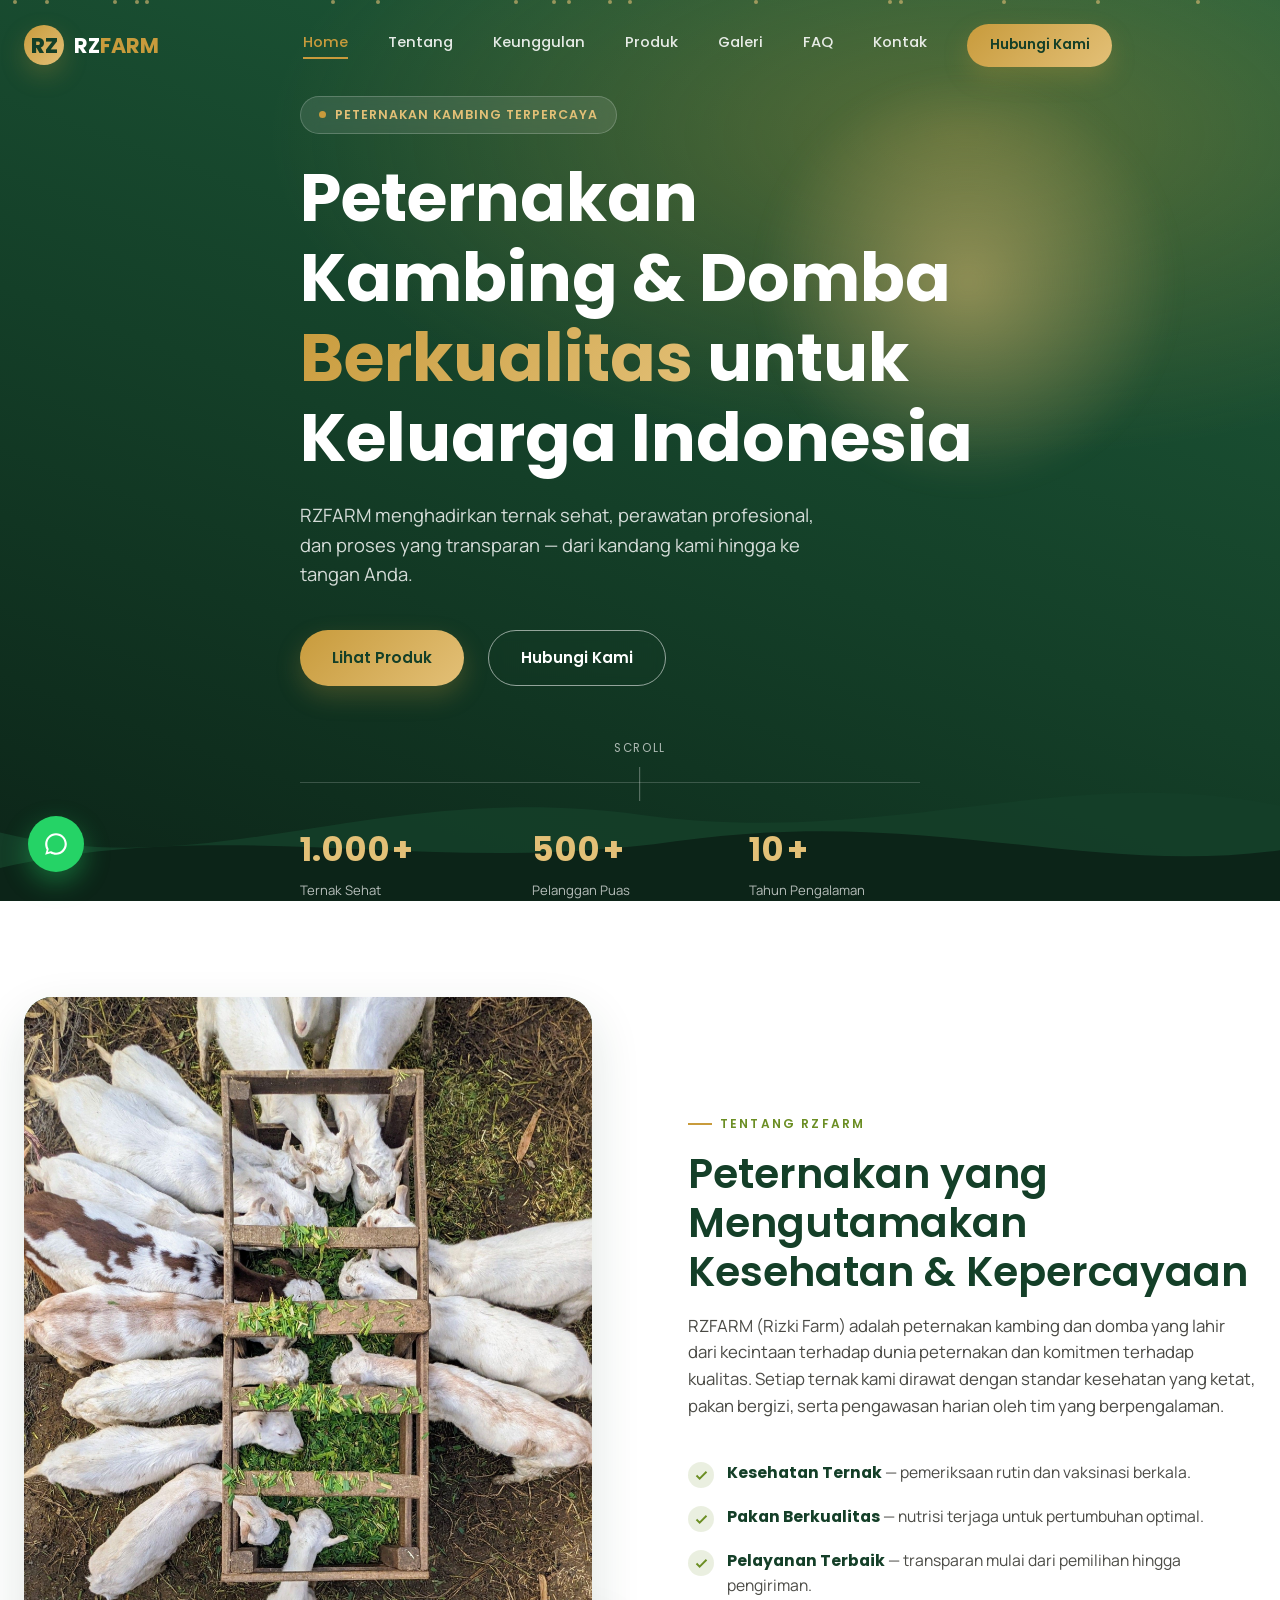
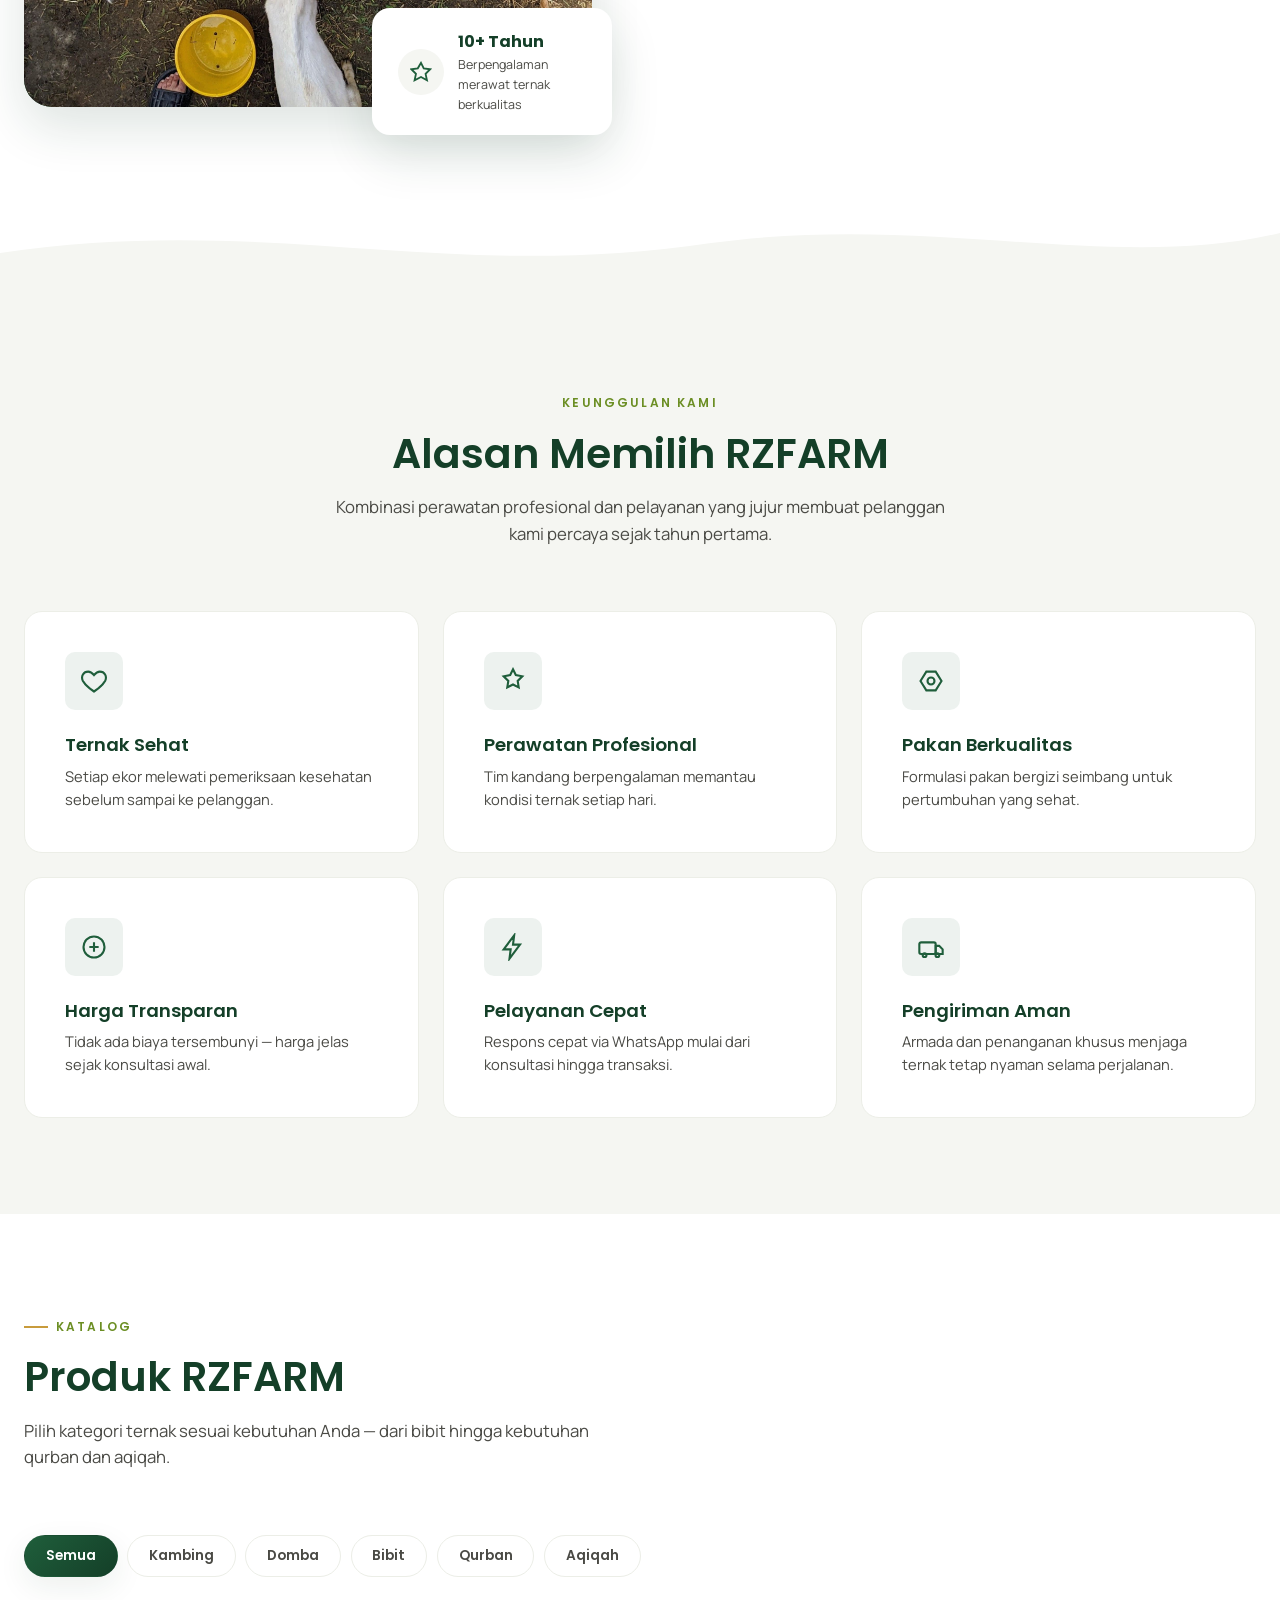
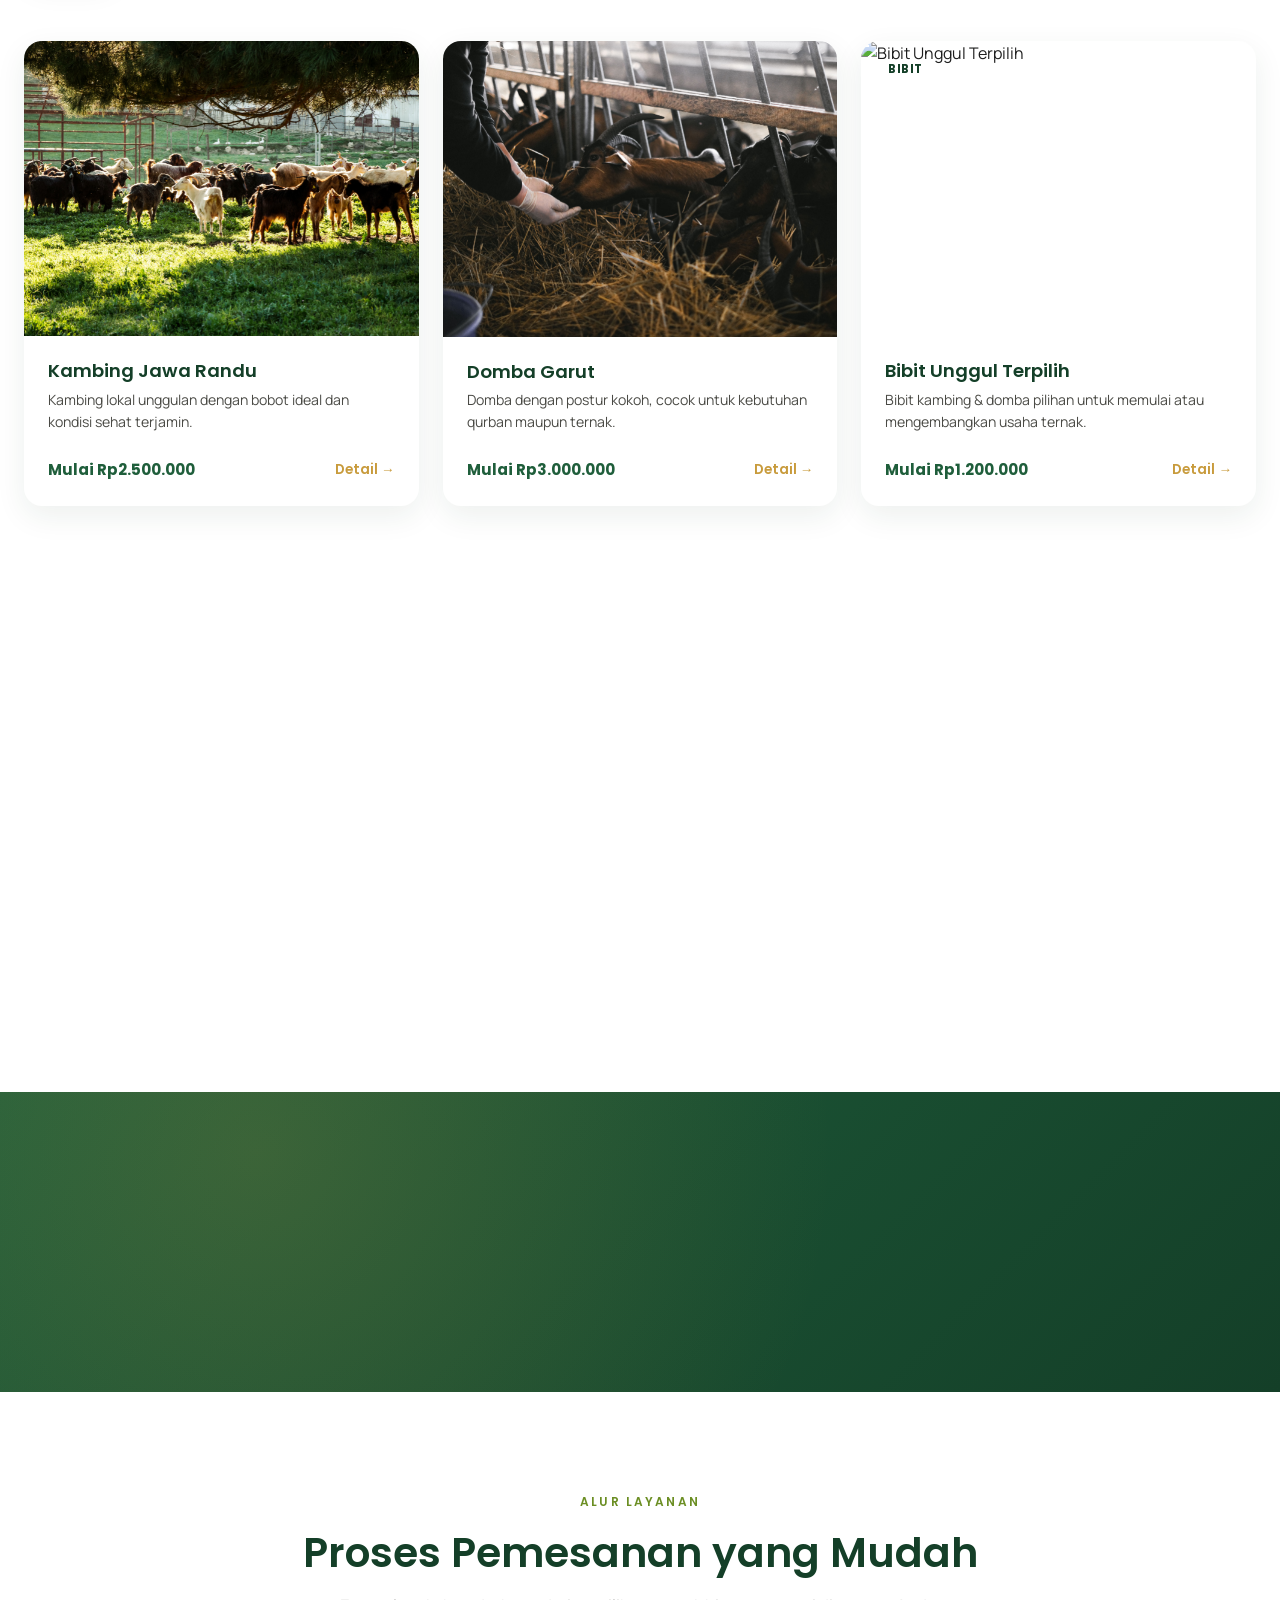
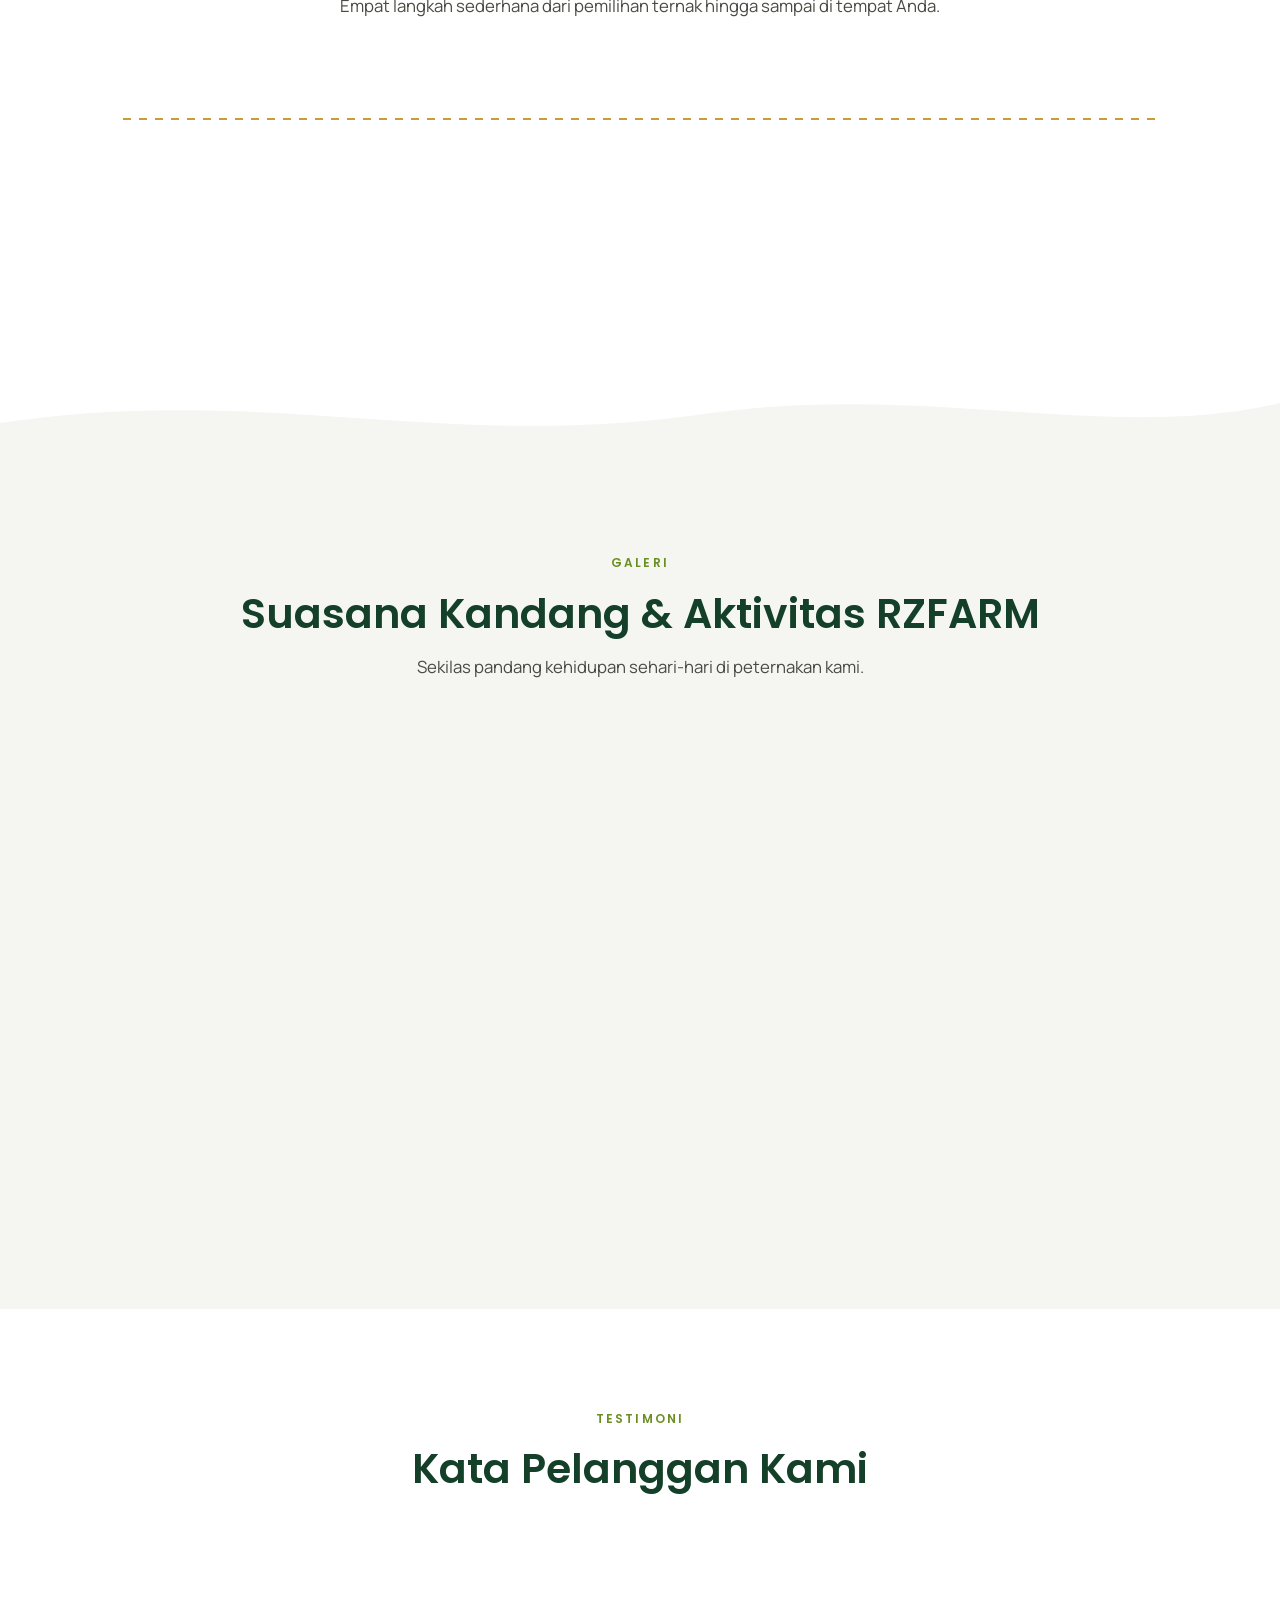
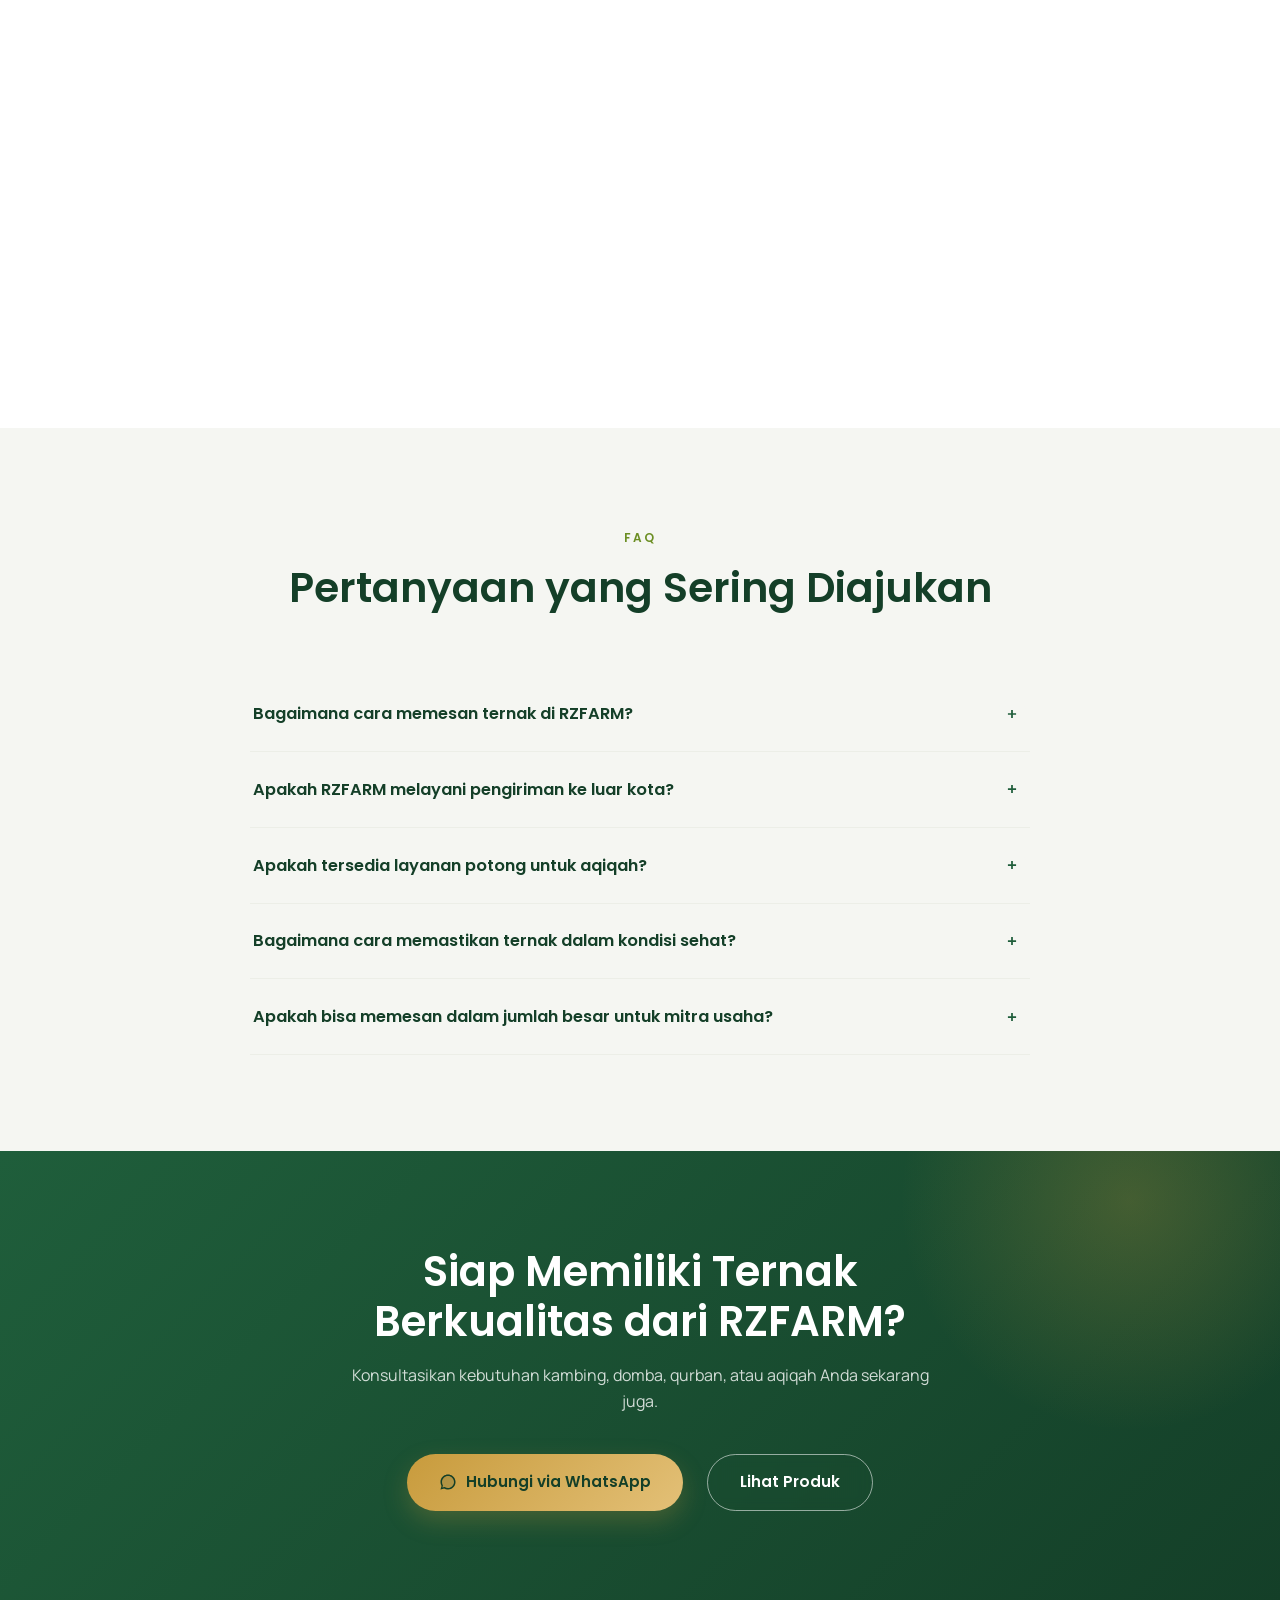
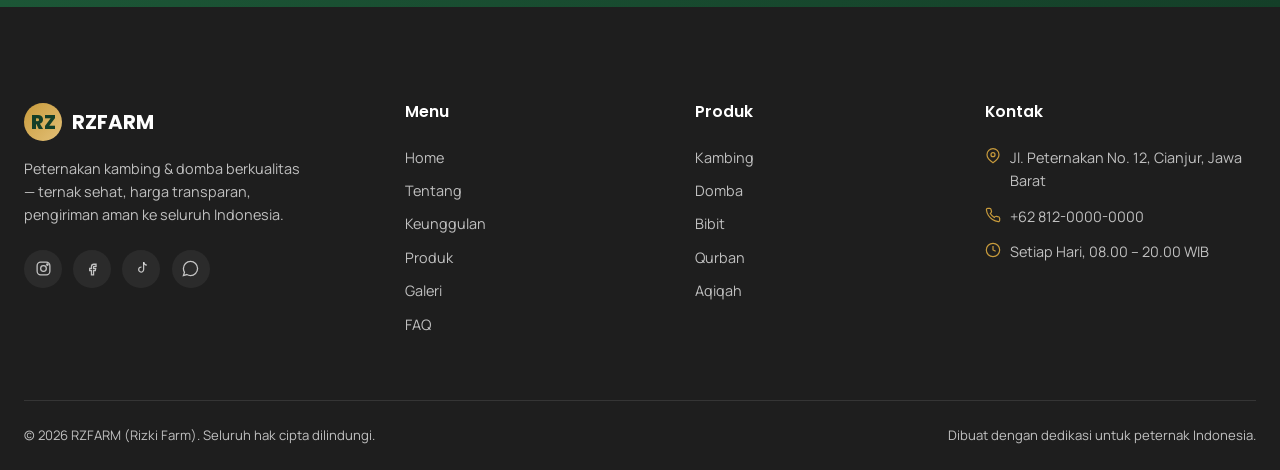
==== index.html @ d40bf18b "feat: Initial commit for RZFARM CMS Project" ====
<!DOCTYPE html>
<html lang="id">
<head>
<meta charset="UTF-8">
<meta name="viewport" content="width=device-width, initial-scale=1.0">
<title>RZFARM (Rizki Farm) — Peternakan Kambing & Domba Berkualitas</title>
<meta name="description" content="RZFARM (Rizki Farm) adalah peternakan kambing dan domba premium dengan ternak sehat, perawatan profesional, dan layanan qurban & aqiqah terpercaya. Konsultasi gratis via WhatsApp.">
<meta name="keywords" content="peternakan kambing, peternakan domba, jual kambing qurban, jual domba aqiqah, kambing berkualitas, RZFARM, Rizki Farm">
<meta name="author" content="RZFARM (Rizki Farm)">
<link rel="canonical" href="https://rzfarm.id/">

<!-- Open Graph -->
<meta property="og:type" content="website">
<meta property="og:title" content="RZFARM (Rizki Farm) — Peternakan Kambing & Domba Berkualitas">
<meta property="og:description" content="Ternak sehat, perawatan profesional, dan pengiriman aman. Konsultasi dan pesan kambing & domba terbaik langsung via WhatsApp.">
<meta property="og:url" content="https://rzfarm.id/">
<meta property="og:image" content="assets/images/og-cover.jpg">
<meta property="og:locale" content="id_ID">

<!-- Twitter Card -->
<meta name="twitter:card" content="summary_large_image">
<meta name="twitter:title" content="RZFARM (Rizki Farm) — Peternakan Kambing & Domba Berkualitas">
<meta name="twitter:description" content="Peternakan kambing & domba premium: ternak sehat, harga transparan, pengiriman aman.">
<meta name="twitter:image" content="assets/images/og-cover.jpg">

<!-- Favicon -->
<link rel="icon" type="image/svg+xml" href="assets/icons/favicon.svg">

<!-- Fonts -->
<link rel="preconnect" href="https://fonts.googleapis.com">
<link rel="preconnect" href="https://fonts.gstatic.com" crossorigin>
<link href="https://fonts.googleapis.com/css2?family=Poppins:wght@400;500;600;700;800&family=Manrope:wght@400;500;600;700&display=swap" rel="stylesheet">

<!-- Styles -->
<link rel="stylesheet" href="css/style.css">
<link rel="stylesheet" href="css/responsive.css">

<!-- Schema.org -->
<script type="application/ld+json">
{
  "@context": "https://schema.org",
  "@type": "Organization",
  "name": "RZFARM (Rizki Farm)",
  "url": "https://rzfarm.id",
  "description": "Peternakan kambing dan domba berkualitas dengan layanan qurban, aqiqah, dan bibit ternak.",
  "sameAs": [
    "https://instagram.com/rzfarm.id",
    "https://facebook.com/rzfarm.id",
    "https://tiktok.com/@rzfarm.id"
  ],
  "contactPoint": {
    "@type": "ContactPoint",
    "telephone": "+62-812-0000-0000",
    "contactType": "customer service"
  }
}
</script>
</head>
<body>

<!-- ============ LOADING SCREEN ============ -->
<div class="loader" aria-hidden="true">
  <div class="loader__mark">
    RZ<span>FARM</span>
    <div class="loader__bar"></div>
  </div>
</div>

<!-- ============ SCROLL PROGRESS ============ -->
<div class="scroll-progress"></div>

<!-- ============ NAVBAR ============ -->
<header class="navbar" id="navbar">
  <div class="container navbar__inner">
    <a href="#home" class="navbar__logo">
      <span class="navbar__logo-mark">RZ</span>
      <span class="navbar__logo-text">RZ<span>FARM</span></span>
    </a>

    <nav class="navbar__menu" id="navbarMenu" aria-label="Menu utama">
      <a href="#home" class="navbar__link is-active">Home</a>
      <a href="#tentang" class="navbar__link">Tentang</a>
      <a href="#keunggulan" class="navbar__link">Keunggulan</a>
      <a href="#produk" class="navbar__link">Produk</a>
      <a href="#galeri" class="navbar__link">Galeri</a>
      <a href="#faq" class="navbar__link">FAQ</a>
      <a href="#kontak" class="navbar__link">Kontak</a>
      <a href="https://wa.me/6281200000000" class="btn btn--primary btn--sm" target="_blank" rel="noopener">Hubungi Kami</a>
    </nav>

    <div class="navbar__actions">
      <button class="navbar__burger" id="navbarBurger" aria-label="Buka menu" aria-expanded="false" aria-controls="navbarMenu">
        <span></span><span></span><span></span>
      </button>
    </div>
  </div>
</header>

<main>

<!-- ============ HERO ============ -->
<section class="hero" id="home">
  <div class="hero__bg" aria-hidden="true">
    <div class="hero__bg-gradient"></div>
    <div class="hero__glow"></div>
    <div class="hero__particles"></div>
    <svg class="hero__hills" viewBox="0 0 1440 220" preserveAspectRatio="none" xmlns="http://www.w3.org/2000/svg">
      <path d="M0,140 C240,200 420,80 720,120 C1000,158 1200,60 1440,110 L1440,220 L0,220 Z" fill="#143F28" opacity="0.9"/>
      <path d="M0,180 C260,120 480,190 760,150 C1040,110 1220,190 1440,160 L1440,220 L0,220 Z" fill="#0C2418"/>
    </svg>
  </div>

  <div class="container">
    <div class="hero__content">
      <span class="hero__eyebrow">
        <span class="hero__eyebrow-dot"></span>
        <span data-typing='["Peternakan Kambing Terpercaya","Peternakan Domba Berkualitas","Qurban & Aqiqah Amanah"]'></span>
      </span>
      <h1 class="hero__title" data-reveal="up">Peternakan Kambing &amp; Domba <em>Berkualitas</em> untuk Keluarga Indonesia</h1>
      <p class="hero__subtitle" data-reveal="up" data-delay="120">RZFARM menghadirkan ternak sehat, perawatan profesional, dan proses yang transparan — dari kandang kami hingga ke tangan Anda.</p>
      <div class="hero__actions" data-reveal="up" data-delay="220">
        <a href="#produk" class="btn btn--primary">Lihat Produk</a>
        <a href="https://wa.me/6281200000000" class="btn btn--outline" target="_blank" rel="noopener">Hubungi Kami</a>
      </div>

      <div class="hero__stats" data-reveal="up" data-delay="320">
        <div class="hero__stat">
          <div class="hero__stat-number"><span data-counter="1000">0</span>+</div>
          <div class="hero__stat-label">Ternak Sehat</div>
        </div>
        <div class="hero__stat">
          <div class="hero__stat-number"><span data-counter="500">0</span>+</div>
          <div class="hero__stat-label">Pelanggan Puas</div>
        </div>
        <div class="hero__stat">
          <div class="hero__stat-number"><span data-counter="10">0</span>+</div>
          <div class="hero__stat-label">Tahun Pengalaman</div>
        </div>
      </div>
    </div>
  </div>

  <div class="hero__scroll">
    <span>Scroll</span>
    <span class="hero__scroll-line"></span>
  </div>
</section>

<!-- ============ TENTANG ============ -->
<section class="section" id="tentang">
  <div class="container about">
    <div class="about__visual" data-reveal="left">
      <div class="about__art">
        <img src="assets/pexels-umair-abdullah-1253963-38481837.jpg" alt="Tentang RZFARM" loading="lazy">
      </div>
      <div class="about__badge">
        <div class="about__badge-icon">
          <svg width="22" height="22" viewBox="0 0 24 24" fill="none" stroke="currentColor" stroke-width="2"><path d="M12 2l3 6 7 1-5 5 1.5 7-6.5-3.5L5 21l1.5-7-5-5 7-1z"/></svg>
        </div>
        <div>
          <div class="about__badge-title">10+ Tahun</div>
          <div class="about__badge-text">Berpengalaman merawat ternak berkualitas</div>
        </div>
      </div>
    </div>

    <div data-reveal="right">
      <div class="section-eyebrow">Tentang RZFARM</div>
      <h2 class="section-title">Peternakan yang Mengutamakan Kesehatan &amp; Kepercayaan</h2>
      <p class="section-desc">RZFARM (Rizki Farm) adalah peternakan kambing dan domba yang lahir dari kecintaan terhadap dunia peternakan dan komitmen terhadap kualitas. Setiap ternak kami dirawat dengan standar kesehatan yang ketat, pakan bergizi, serta pengawasan harian oleh tim yang berpengalaman.</p>
      <div class="about__list">
        <div class="about__list-item">
          <span class="about__list-icon">
            <svg width="15" height="15" viewBox="0 0 24 24" fill="none" stroke="currentColor" stroke-width="3"><path d="M20 6L9 17l-5-5"/></svg>
          </span>
          <span class="about__list-text"><strong>Kesehatan Ternak</strong> — pemeriksaan rutin dan vaksinasi berkala.</span>
        </div>
        <div class="about__list-item">
          <span class="about__list-icon">
            <svg width="15" height="15" viewBox="0 0 24 24" fill="none" stroke="currentColor" stroke-width="3"><path d="M20 6L9 17l-5-5"/></svg>
          </span>
          <span class="about__list-text"><strong>Pakan Berkualitas</strong> — nutrisi terjaga untuk pertumbuhan optimal.</span>
        </div>
        <div class="about__list-item">
          <span class="about__list-icon">
            <svg width="15" height="15" viewBox="0 0 24 24" fill="none" stroke="currentColor" stroke-width="3"><path d="M20 6L9 17l-5-5"/></svg>
          </span>
          <span class="about__list-text"><strong>Pelayanan Terbaik</strong> — transparan mulai dari pemilihan hingga pengiriman.</span>
        </div>
      </div>
    </div>
  </div>
</section>

<div class="hill-divider" aria-hidden="true">
  <svg viewBox="0 0 1440 90" preserveAspectRatio="none" xmlns="http://www.w3.org/2000/svg">
    <path d="M0,50 C300,10 500,80 800,40 C1050,10 1250,70 1440,30 L1440,90 L0,90 Z" fill="#F5F6F2"/>
  </svg>
</div>

<!-- ============ KEUNGGULAN ============ -->
<section class="section section--gray" id="keunggulan">
  <div class="container">
    <div class="section-head section-head--center">
      <div class="section-eyebrow">Keunggulan Kami</div>
      <h2 class="section-title">Alasan Memilih RZFARM</h2>
      <p class="section-desc">Kombinasi perawatan profesional dan pelayanan yang jujur membuat pelanggan kami percaya sejak tahun pertama.</p>
    </div>

    <div class="features__grid">
      <div class="feature-card" data-reveal="up">
        <div class="feature-card__icon">
          <svg width="28" height="28" viewBox="0 0 24 24" fill="none" stroke="currentColor" stroke-width="1.8"><path d="M12 21s-7-4.6-9.5-9C.5 8 3 4 7 4c2 0 3.5 1.2 5 3 1.5-1.8 3-3 5-3 4 0 6.5 4 4.5 8-2.5 4.4-9.5 9-9.5 9z"/></svg>
        </div>
        <h3 class="feature-card__title">Ternak Sehat</h3>
        <p class="feature-card__text">Setiap ekor melewati pemeriksaan kesehatan sebelum sampai ke pelanggan.</p>
      </div>

      <div class="feature-card" data-reveal="up" data-delay="80">
        <div class="feature-card__icon">
          <svg width="28" height="28" viewBox="0 0 24 24" fill="none" stroke="currentColor" stroke-width="1.8"><path d="M12 2l2.4 4.9L20 8l-4 3.9.9 5.6L12 15l-4.9 2.5.9-5.6L4 8l5.6-1.1z"/></svg>
        </div>
        <h3 class="feature-card__title">Perawatan Profesional</h3>
        <p class="feature-card__text">Tim kandang berpengalaman memantau kondisi ternak setiap hari.</p>
      </div>

      <div class="feature-card" data-reveal="up" data-delay="160">
        <div class="feature-card__icon">
          <svg width="28" height="28" viewBox="0 0 24 24" fill="none" stroke="currentColor" stroke-width="1.8"><path d="M3 12l5-8h8l5 8-5 8H8z"/><circle cx="12" cy="12" r="3"/></svg>
        </div>
        <h3 class="feature-card__title">Pakan Berkualitas</h3>
        <p class="feature-card__text">Formulasi pakan bergizi seimbang untuk pertumbuhan yang sehat.</p>
      </div>

      <div class="feature-card" data-reveal="up">
        <div class="feature-card__icon">
          <svg width="28" height="28" viewBox="0 0 24 24" fill="none" stroke="currentColor" stroke-width="1.8"><path d="M12 8v8M8 12h8"/><circle cx="12" cy="12" r="9"/></svg>
        </div>
        <h3 class="feature-card__title">Harga Transparan</h3>
        <p class="feature-card__text">Tidak ada biaya tersembunyi — harga jelas sejak konsultasi awal.</p>
      </div>

      <div class="feature-card" data-reveal="up" data-delay="80">
        <div class="feature-card__icon">
          <svg width="28" height="28" viewBox="0 0 24 24" fill="none" stroke="currentColor" stroke-width="1.8"><path d="M13 2L4 14h6l-1 8 9-12h-6z"/></svg>
        </div>
        <h3 class="feature-card__title">Pelayanan Cepat</h3>
        <p class="feature-card__text">Respons cepat via WhatsApp mulai dari konsultasi hingga transaksi.</p>
      </div>

      <div class="feature-card" data-reveal="up" data-delay="160">
        <div class="feature-card__icon">
          <svg width="28" height="28" viewBox="0 0 24 24" fill="none" stroke="currentColor" stroke-width="1.8"><rect x="2" y="8" width="14" height="10" rx="1.5"/><path d="M16 11h3l3 3v4h-6z"/><circle cx="6.5" cy="19" r="1.6"/><circle cx="17.5" cy="19" r="1.6"/></svg>
        </div>
        <h3 class="feature-card__title">Pengiriman Aman</h3>
        <p class="feature-card__text">Armada dan penanganan khusus menjaga ternak tetap nyaman selama perjalanan.</p>
      </div>
    </div>
  </div>
</section>

<!-- ============ PRODUK ============ -->
<section class="section" id="produk">
  <div class="container">
    <div class="section-head">
      <div class="section-eyebrow">Katalog</div>
      <h2 class="section-title">Produk RZFARM</h2>
      <p class="section-desc">Pilih kategori ternak sesuai kebutuhan Anda — dari bibit hingga kebutuhan qurban dan aqiqah.</p>
    </div>

    <div class="products__tabs" data-reveal="up">
      <button class="products__tab is-active" data-filter="semua">Semua</button>
      <button class="products__tab" data-filter="kambing">Kambing</button>
      <button class="products__tab" data-filter="domba">Domba</button>
      <button class="products__tab" data-filter="bibit">Bibit</button>
      <button class="products__tab" data-filter="qurban">Qurban</button>
      <button class="products__tab" data-filter="aqiqah">Aqiqah</button>
    </div>

    <div class="products__grid">

      <article class="product-card" data-category="kambing" data-reveal="up">
        <div class="product-card__media">
          <span class="product-card__tag">Kambing</span>
          <img src="assets/pexels-burakbasgoze-16725950.jpg" alt="Kambing Jawa Randu" loading="lazy">
        </div>
        <div class="product-card__body">
          <h3 class="product-card__title">Kambing Jawa Randu</h3>
          <p class="product-card__desc">Kambing lokal unggulan dengan bobot ideal dan kondisi sehat terjamin.</p>
          <div class="product-card__footer">
            <span class="product-card__price">Mulai Rp2.500.000</span>
            <a href="https://wa.me/6281200000000" class="product-card__link" target="_blank" rel="noopener">Detail →</a>
          </div>
        </div>
      </article>

      <article class="product-card" data-category="domba" data-reveal="up" data-delay="80">
        <div class="product-card__media">
          <span class="product-card__tag">Domba</span>
          <img src="assets/pexels-shvetsa-5953858.jpg" alt="Domba Garut" loading="lazy">
        </div>
        <div class="product-card__body">
          <h3 class="product-card__title">Domba Garut</h3>
          <p class="product-card__desc">Domba dengan postur kokoh, cocok untuk kebutuhan qurban maupun ternak.</p>
          <div class="product-card__footer">
            <span class="product-card__price">Mulai Rp3.000.000</span>
            <a href="https://wa.me/6281200000000" class="product-card__link" target="_blank" rel="noopener">Detail →</a>
          </div>
        </div>
      </article>

      <article class="product-card" data-category="bibit" data-reveal="up" data-delay="160">
        <div class="product-card__media">
          <span class="product-card__tag">Bibit</span>
          <img src="assets/pexels-imhh-27795098.jpg" alt="Bibit Unggul Terpilih" loading="lazy">
        </div>
        <div class="product-card__body">
          <h3 class="product-card__title">Bibit Unggul Terpilih</h3>
          <p class="product-card__desc">Bibit kambing &amp; domba pilihan untuk memulai atau mengembangkan usaha ternak.</p>
          <div class="product-card__footer">
            <span class="product-card__price">Mulai Rp1.200.000</span>
            <a href="https://wa.me/6281200000000" class="product-card__link" target="_blank" rel="noopener">Detail →</a>
          </div>
        </div>
      </article>

      <article class="product-card" data-category="qurban" data-reveal="up">
        <div class="product-card__media">
          <span class="product-card__tag">Qurban</span>
          <img src="assets/pexels-hasan-ma-ruf-2112575-3739609.jpg" alt="Paket Qurban RZFARM" loading="lazy">
        </div>
        <div class="product-card__body">
          <h3 class="product-card__title">Paket Qurban RZFARM</h3>
          <p class="product-card__desc">Kambing &amp; domba pilihan sesuai syariat, siap untuk momen Idul Adha.</p>
          <div class="product-card__footer">
            <span class="product-card__price">Mulai Rp2.800.000</span>
            <a href="https://wa.me/6281200000000" class="product-card__link" target="_blank" rel="noopener">Detail →</a>
          </div>
        </div>
      </article>

      <article class="product-card" data-category="aqiqah" data-reveal="up" data-delay="80">
        <div class="product-card__media">
          <span class="product-card__tag">Aqiqah</span>
          <img src="assets/pexels-darkside-photography-1243587808-37398383.jpg" alt="Paket Aqiqah Lengkap" loading="lazy">
        </div>
        <div class="product-card__body">
          <h3 class="product-card__title">Paket Aqiqah Lengkap</h3>
          <p class="product-card__desc">Termasuk layanan potong dan olah, praktis untuk momen aqiqah keluarga.</p>
          <div class="product-card__footer">
            <span class="product-card__price">Mulai Rp1.900.000</span>
            <a href="https://wa.me/6281200000000" class="product-card__link" target="_blank" rel="noopener">Detail →</a>
          </div>
        </div>
      </article>

      <article class="product-card" data-category="domba" data-reveal="up" data-delay="160">
        <div class="product-card__media">
          <span class="product-card__tag">Domba</span>
          <img src="assets/pexels-umair-abdullah-1253963-38481837.jpg" alt="Domba Ekor Gemuk" loading="lazy">
        </div>
        <div class="product-card__body">
          <h3 class="product-card__title">Domba Ekor Gemuk</h3>
          <p class="product-card__desc">Kualitas daging premium dengan pertumbuhan yang terjaga sejak lahir.</p>
          <div class="product-card__footer">
            <span class="product-card__price">Mulai Rp2.700.000</span>
            <a href="https://wa.me/6281200000000" class="product-card__link" target="_blank" rel="noopener">Detail →</a>
          </div>
        </div>
      </article>

    </div>
  </div>
</section>

<!-- ============ STATISTIK ============ -->
<section class="section stats">
  <div class="container">
    <div class="stats__grid">
      <div class="stat-item" data-reveal="scale">
        <div class="stat-item__number"><span data-counter="1000">0</span>+</div>
        <div class="stat-item__label">Ternak</div>
      </div>
      <div class="stat-item" data-reveal="scale" data-delay="80">
        <div class="stat-item__number"><span data-counter="500">0</span>+</div>
        <div class="stat-item__label">Pelanggan</div>
      </div>
      <div class="stat-item" data-reveal="scale" data-delay="160">
        <div class="stat-item__number"><span data-counter="50">0</span>+</div>
        <div class="stat-item__label">Mitra</div>
      </div>
      <div class="stat-item" data-reveal="scale" data-delay="240">
        <div class="stat-item__number"><span data-counter="98">0</span>%</div>
        <div class="stat-item__label">Kepuasan</div>
      </div>
    </div>
  </div>
</section>

<!-- ============ PROSES ============ -->
<section class="section" id="proses">
  <div class="container">
    <div class="section-head section-head--center">
      <div class="section-eyebrow">Alur Layanan</div>
      <h2 class="section-title">Proses Pemesanan yang Mudah</h2>
      <p class="section-desc">Empat langkah sederhana dari pemilihan ternak hingga sampai di tempat Anda.</p>
    </div>

    <div class="process__track">
      <div class="process__line" aria-hidden="true"></div>
      <div class="process-step" data-reveal="up">
        <div class="process-step__num">1</div>
        <h3 class="process-step__title">Pemilihan Ternak</h3>
        <p class="process-step__text">Konsultasikan kebutuhan Anda dan pilih ternak sesuai kriteria.</p>
      </div>
      <div class="process-step" data-reveal="up" data-delay="100">
        <div class="process-step__num">2</div>
        <h3 class="process-step__title">Pengecekan Kesehatan</h3>
        <p class="process-step__text">Tim kami memastikan ternak dalam kondisi sehat dan layak.</p>
      </div>
      <div class="process-step" data-reveal="up" data-delay="200">
        <div class="process-step__num">3</div>
        <h3 class="process-step__title">Pembayaran</h3>
        <p class="process-step__text">Transaksi aman dan transparan sesuai kesepakatan.</p>
      </div>
      <div class="process-step" data-reveal="up" data-delay="300">
        <div class="process-step__num">4</div>
        <h3 class="process-step__title">Pengiriman</h3>
        <p class="process-step__text">Ternak dikirim dengan penanganan khusus hingga sampai tujuan.</p>
      </div>
    </div>
  </div>
</section>

<div class="hill-divider" aria-hidden="true">
  <svg viewBox="0 0 1440 90" preserveAspectRatio="none" xmlns="http://www.w3.org/2000/svg">
    <path d="M0,60 C300,20 500,90 800,50 C1050,20 1250,80 1440,40 L1440,90 L0,90 Z" fill="#F5F6F2"/>
  </svg>
</div>

<!-- ============ GALERI ============ -->
<section class="section section--gray" id="galeri">
  <div class="container">
    <div class="section-head section-head--center">
      <div class="section-eyebrow">Galeri</div>
      <h2 class="section-title">Suasana Kandang &amp; Aktivitas RZFARM</h2>
      <p class="section-desc">Sekilas pandang kehidupan sehari-hari di peternakan kami.</p>
    </div>

    <div class="gallery__grid">

      <div class="gallery-item" data-reveal="up" data-caption="Kawanan kambing di padang rumput">
        <img src="assets/pexels-dr-vivasayam-youtube-channel-21436606-6733517.jpg" alt="Padang Rumput" loading="lazy">
        <div class="gallery-item__overlay">Padang Rumput</div>
      </div>

      <div class="gallery-item" data-reveal="up" data-delay="80" data-caption="Kandang bersih dan terawat">
        <img src="assets/pexels-novirina-ru-26425523.jpg" alt="Kandang RZFARM" loading="lazy">
        <div class="gallery-item__overlay">Kandang RZFARM</div>
      </div>

      <div class="gallery-item" data-reveal="up" data-delay="160" data-caption="Pemeriksaan kesehatan rutin">
        <img src="assets/pexels-burakbasgoze-16725950.jpg" alt="Pemeriksaan Kesehatan" loading="lazy">
        <div class="gallery-item__overlay">Pemeriksaan Kesehatan</div>
      </div>

      <div class="gallery-item" data-reveal="up" data-caption="Pakan bergizi setiap hari">
        <img src="assets/pexels-shvetsa-5953858.jpg" alt="Pakan Berkualitas" loading="lazy">
        <div class="gallery-item__overlay">Pakan Berkualitas</div>
      </div>

      <div class="gallery-item" data-reveal="up" data-delay="80" data-caption="Domba siap kirim">
        <img src="assets/pexels-imhh-27795098.jpg" alt="Siap Dikirim" loading="lazy">
        <div class="gallery-item__overlay">Siap Dikirim</div>
      </div>

      <div class="gallery-item" data-reveal="up" data-delay="160" data-caption="Panorama sore hari di peternakan">
        <img src="assets/pexels-hasan-ma-ruf-2112575-3739609.jpg" alt="Golden Hour" loading="lazy">
        <div class="gallery-item__overlay">Golden Hour</div>
      </div>

    </div>
  </div>
</section>

<!-- ============ TESTIMONI ============ -->
<section class="section" id="testimoni">
  <div class="container">
    <div class="section-head section-head--center">
      <div class="section-eyebrow">Testimoni</div>
      <h2 class="section-title">Kata Pelanggan Kami</h2>
    </div>

    <div class="testimonials" data-reveal="up">
      <div class="testimonials__track-wrap">
        <div class="testimonials__track">

          <div class="testimonial-card">
            <div class="testimonial-card__inner">
              <div class="testimonial-card__stars">★★★★★</div>
              <p class="testimonial-card__quote">Kambing dari RZFARM selalu sehat dan sesuai deskripsi. Prosesnya juga cepat dan jelas.</p>
              <div class="testimonial-card__person">
                <div class="testimonial-card__avatar">AH</div>
                <div>
                  <div class="testimonial-card__name">Ahmad Hidayat</div>
                  <div class="testimonial-card__role">Pelanggan Qurban, Jakarta</div>
                </div>
              </div>
            </div>
          </div>

          <div class="testimonial-card">
            <div class="testimonial-card__inner">
              <div class="testimonial-card__stars">★★★★★</div>
              <p class="testimonial-card__quote">Pelayanan aqiqah sangat memuaskan, mulai dari pemilihan domba sampai pengolahan.</p>
              <div class="testimonial-card__person">
                <div class="testimonial-card__avatar">SR</div>
                <div>
                  <div class="testimonial-card__name">Siti Rahma</div>
                  <div class="testimonial-card__role">Pelanggan Aqiqah, Bogor</div>
                </div>
              </div>
            </div>
          </div>

          <div class="testimonial-card">
            <div class="testimonial-card__inner">
              <div class="testimonial-card__stars">★★★★★</div>
              <p class="testimonial-card__quote">Sebagai mitra usaha ternak, saya sangat terbantu dengan bibit unggul dari RZFARM.</p>
              <div class="testimonial-card__person">
                <div class="testimonial-card__avatar">DP</div>
                <div>
                  <div class="testimonial-card__name">Dedi Purnomo</div>
                  <div class="testimonial-card__role">Mitra Peternak, Cianjur</div>
                </div>
              </div>
            </div>
          </div>

          <div class="testimonial-card">
            <div class="testimonial-card__inner">
              <div class="testimonial-card__stars">★★★★★</div>
              <p class="testimonial-card__quote">Harga transparan, tidak ada biaya tersembunyi. Domba yang dikirim juga gemuk dan sehat.</p>
              <div class="testimonial-card__person">
                <div class="testimonial-card__avatar">NF</div>
                <div>
                  <div class="testimonial-card__name">Nur Fadilah</div>
                  <div class="testimonial-card__role">Pelanggan Qurban, Depok</div>
                </div>
              </div>
            </div>
          </div>

          <div class="testimonial-card">
            <div class="testimonial-card__inner">
              <div class="testimonial-card__stars">★★★★★</div>
              <p class="testimonial-card__quote">Tim RZFARM responsif dan sangat membantu memilih kambing sesuai budget saya.</p>
              <div class="testimonial-card__person">
                <div class="testimonial-card__avatar">BW</div>
                <div>
                  <div class="testimonial-card__name">Budi Wibowo</div>
                  <div class="testimonial-card__role">Pelanggan Umum, Bekasi</div>
                </div>
              </div>
            </div>
          </div>

        </div>
      </div>
      <div class="testimonials__dots"></div>
    </div>
  </div>
</section>

<!-- ============ FAQ ============ -->
<section class="section section--gray" id="faq">
  <div class="container">
    <div class="section-head section-head--center">
      <div class="section-eyebrow">FAQ</div>
      <h2 class="section-title">Pertanyaan yang Sering Diajukan</h2>
    </div>

    <div class="faq__list" data-reveal="up">
      <div class="faq-item">
        <button class="faq-item__question" aria-expanded="false">
          Bagaimana cara memesan ternak di RZFARM?
          <span class="faq-item__icon"><svg width="14" height="14" viewBox="0 0 24 24" fill="none" stroke="currentColor" stroke-width="3"><path d="M12 5v14M5 12h14"/></svg></span>
        </button>
        <div class="faq-item__answer">
          <div class="faq-item__answer-inner">Anda cukup menghubungi kami melalui tombol WhatsApp, lalu tim kami akan membantu proses pemilihan hingga pengiriman.</div>
        </div>
      </div>
      <div class="faq-item">
        <button class="faq-item__question" aria-expanded="false">
          Apakah RZFARM melayani pengiriman ke luar kota?
          <span class="faq-item__icon"><svg width="14" height="14" viewBox="0 0 24 24" fill="none" stroke="currentColor" stroke-width="3"><path d="M12 5v14M5 12h14"/></svg></span>
        </button>
        <div class="faq-item__answer">
          <div class="faq-item__answer-inner">Ya, kami melayani pengiriman ke berbagai kota dengan penanganan khusus agar ternak tetap sehat dan nyaman selama perjalanan.</div>
        </div>
      </div>
      <div class="faq-item">
        <button class="faq-item__question" aria-expanded="false">
          Apakah tersedia layanan potong untuk aqiqah?
          <span class="faq-item__icon"><svg width="14" height="14" viewBox="0 0 24 24" fill="none" stroke="currentColor" stroke-width="3"><path d="M12 5v14M5 12h14"/></svg></span>
        </button>
        <div class="faq-item__answer">
          <div class="faq-item__answer-inner">Tersedia. Paket aqiqah kami mencakup layanan potong dan olah sesuai permintaan Anda.</div>
        </div>
      </div>
      <div class="faq-item">
        <button class="faq-item__question" aria-expanded="false">
          Bagaimana cara memastikan ternak dalam kondisi sehat?
          <span class="faq-item__icon"><svg width="14" height="14" viewBox="0 0 24 24" fill="none" stroke="currentColor" stroke-width="3"><path d="M12 5v14M5 12h14"/></svg></span>
        </button>
        <div class="faq-item__answer">
          <div class="faq-item__answer-inner">Setiap ternak melewati pemeriksaan kesehatan sebelum dijual, dan kami dapat menunjukkan kondisi ternak melalui foto maupun video terbaru.</div>
        </div>
      </div>
      <div class="faq-item">
        <button class="faq-item__question" aria-expanded="false">
          Apakah bisa memesan dalam jumlah besar untuk mitra usaha?
          <span class="faq-item__icon"><svg width="14" height="14" viewBox="0 0 24 24" fill="none" stroke="currentColor" stroke-width="3"><path d="M12 5v14M5 12h14"/></svg></span>
        </button>
        <div class="faq-item__answer">
          <div class="faq-item__answer-inner">Tentu, kami menyediakan skema kerja sama khusus untuk mitra dan pembelian dalam jumlah besar dengan harga bersaing.</div>
        </div>
      </div>
    </div>
  </div>
</section>

<!-- ============ CTA ============ -->
<section class="cta" id="kontak">
  <div class="container cta__content" data-reveal="scale">
    <h2 class="cta__title">Siap Memiliki Ternak Berkualitas dari RZFARM?</h2>
    <p class="cta__text">Konsultasikan kebutuhan kambing, domba, qurban, atau aqiqah Anda sekarang juga.</p>
    <div class="cta__actions">
      <a href="https://wa.me/6281200000000" class="btn btn--primary" target="_blank" rel="noopener">
        <svg width="18" height="18" viewBox="0 0 24 24" fill="currentColor"><path d="M12 2C6.5 2 2 6.5 2 12c0 1.9.5 3.7 1.5 5.3L2 22l4.8-1.5C8.4 21.5 10.2 22 12 22c5.5 0 10-4.5 10-10S17.5 2 12 2z" opacity="0.15"/><path d="M12 2C6.5 2 2 6.5 2 12c0 1.9.5 3.7 1.4 5.3L2 22l4.8-1.4C8.3 21.5 10.1 22 12 22c5.5 0 10-4.5 10-10S17.5 2 12 2zm0 18c-1.6 0-3.1-.4-4.4-1.2l-.3-.2-2.8.8.8-2.7-.2-.3C4.4 15.1 4 13.6 4 12c0-4.4 3.6-8 8-8s8 3.6 8 8-3.6 8-8 8z"/></svg>
        Hubungi via WhatsApp
      </a>
      <a href="#produk" class="btn btn--outline">Lihat Produk</a>
    </div>
  </div>
</section>

</main>

<!-- ============ FOOTER ============ -->
<footer class="footer">
  <div class="container">
    <div class="footer__grid">
      <div>
        <a href="#home" class="footer__logo">
          <span class="footer__logo-mark">RZ</span>
          RZFARM
        </a>
        <p class="footer__desc">Peternakan kambing &amp; domba berkualitas — ternak sehat, harga transparan, pengiriman aman ke seluruh Indonesia.</p>
        <div class="footer__social">
          <a href="https://instagram.com/rzfarm.id" target="_blank" rel="noopener" aria-label="Instagram RZFARM">
            <svg width="17" height="17" viewBox="0 0 24 24" fill="none" stroke="currentColor" stroke-width="1.8"><rect x="3" y="3" width="18" height="18" rx="5"/><circle cx="12" cy="12" r="4"/><circle cx="17.5" cy="6.5" r="1"/></svg>
          </a>
          <a href="https://facebook.com/rzfarm.id" target="_blank" rel="noopener" aria-label="Facebook RZFARM">
            <svg width="17" height="17" viewBox="0 0 24 24" fill="none" stroke="currentColor" stroke-width="1.8"><path d="M14 9h3V6h-3c-2 0-3.5 1.5-3.5 3.5V12H8v3h2.5v6h3v-6H16l.5-3h-3V9.6c0-.4.3-.6.6-.6z"/></svg>
          </a>
          <a href="https://tiktok.com/@rzfarm.id" target="_blank" rel="noopener" aria-label="TikTok RZFARM">
            <svg width="17" height="17" viewBox="0 0 24 24" fill="none" stroke="currentColor" stroke-width="1.8"><path d="M15 3v10.5a3.5 3.5 0 1 1-3-3.46"/><path d="M15 3c.5 2.5 2 4 4.5 4.3"/></svg>
          </a>
          <a href="https://wa.me/6281200000000" target="_blank" rel="noopener" aria-label="WhatsApp RZFARM">
            <svg width="17" height="17" viewBox="0 0 24 24" fill="none" stroke="currentColor" stroke-width="1.8"><path d="M12 2C6.5 2 2 6.5 2 12c0 1.9.5 3.7 1.5 5.3L2 22l4.8-1.5C8.4 21.5 10.2 22 12 22c5.5 0 10-4.5 10-10S17.5 2 12 2z"/></svg>
          </a>
        </div>
      </div>

      <div>
        <h4 class="footer__heading">Menu</h4>
        <div class="footer__links">
          <a href="#home">Home</a>
          <a href="#tentang">Tentang</a>
          <a href="#keunggulan">Keunggulan</a>
          <a href="#produk">Produk</a>
          <a href="#galeri">Galeri</a>
          <a href="#faq">FAQ</a>
        </div>
      </div>

      <div>
        <h4 class="footer__heading">Produk</h4>
        <div class="footer__links">
          <a href="#produk">Kambing</a>
          <a href="#produk">Domba</a>
          <a href="#produk">Bibit</a>
          <a href="#produk">Qurban</a>
          <a href="#produk">Aqiqah</a>
        </div>
      </div>

      <div>
        <h4 class="footer__heading">Kontak</h4>
        <div class="footer__contact-item">
          <svg width="16" height="16" viewBox="0 0 24 24" fill="none" stroke="currentColor" stroke-width="1.8"><path d="M21 10c0 6-9 12-9 12s-9-6-9-12a9 9 0 1118 0z"/><circle cx="12" cy="10" r="3"/></svg>
          Jl. Peternakan No. 12, Cianjur, Jawa Barat
        </div>
        <div class="footer__contact-item">
          <svg width="16" height="16" viewBox="0 0 24 24" fill="none" stroke="currentColor" stroke-width="1.8"><path d="M22 16.9v3a2 2 0 01-2.2 2 19.8 19.8 0 01-8.6-3.1 19.5 19.5 0 01-6-6 19.8 19.8 0 01-3.1-8.7A2 2 0 014.1 2h3a2 2 0 012 1.7c.1.9.3 1.8.6 2.7a2 2 0 01-.5 2.1L8 9.7a16 16 0 006 6l1.2-1.2a2 2 0 012.1-.5c.9.3 1.8.5 2.7.6a2 2 0 011.7 2z"/></svg>
          +62 812-0000-0000
        </div>
        <div class="footer__contact-item">
          <svg width="16" height="16" viewBox="0 0 24 24" fill="none" stroke="currentColor" stroke-width="1.8"><circle cx="12" cy="12" r="10"/><path d="M12 6v6l4 2"/></svg>
          Setiap Hari, 08.00 – 20.00 WIB
        </div>
      </div>
    </div>

    <div class="footer__bottom">
      <span>© 2026 RZFARM (Rizki Farm). Seluruh hak cipta dilindungi.</span>
      <span>Dibuat dengan dedikasi untuk peternak Indonesia.</span>
    </div>
  </div>
</footer>

<!-- ============ LIGHTBOX ============ -->
<div class="lightbox">
  <div class="lightbox__content">
    <div class="lightbox__media"></div>
    <div class="lightbox__caption"></div>
  </div>
  <button class="lightbox__close" aria-label="Tutup galeri">
    <svg width="18" height="18" viewBox="0 0 24 24" fill="none" stroke="currentColor" stroke-width="2"><path d="M18 6L6 18M6 6l12 12"/></svg>
  </button>
  <button class="lightbox__prev" aria-label="Sebelumnya">
    <svg width="18" height="18" viewBox="0 0 24 24" fill="none" stroke="currentColor" stroke-width="2"><path d="M15 18l-6-6 6-6"/></svg>
  </button>
  <button class="lightbox__next" aria-label="Berikutnya">
    <svg width="18" height="18" viewBox="0 0 24 24" fill="none" stroke="currentColor" stroke-width="2"><path d="M9 18l6-6-6-6"/></svg>
  </button>
</div>

<!-- ============ FLOATING BUTTONS ============ -->
<a href="https://wa.me/6281200000000" class="wa-float" target="_blank" rel="noopener" aria-label="Chat WhatsApp RZFARM">
  <svg width="26" height="26" viewBox="0 0 24 24" fill="currentColor"><path d="M12 2C6.5 2 2 6.5 2 12c0 1.9.5 3.7 1.4 5.3L2 22l4.8-1.4C8.3 21.5 10.1 22 12 22c5.5 0 10-4.5 10-10S17.5 2 12 2zm0 18c-1.6 0-3.1-.4-4.4-1.2l-.3-.2-2.8.8.8-2.7-.2-.3C4.4 15.1 4 13.6 4 12c0-4.4 3.6-8 8-8s8 3.6 8 8-3.6 8-8 8z"/></svg>
</a>
<button class="back-to-top" aria-label="Kembali ke atas">
  <svg width="18" height="18" viewBox="0 0 24 24" fill="none" stroke="currentColor" stroke-width="2.4"><path d="M12 19V5M5 12l7-7 7 7"/></svg>
</button>

<script src="js/cms.js"></script>
<script src="js/script.js"></script>
</body>
</html>
---- css/style.css ----
/* ==========================================================================
   RZFARM — RIZKI FARM
   Main Stylesheet
   Metodologi: BEM
   ========================================================================== */

/* ---------- 1. CSS VARIABLES / DESIGN TOKENS ---------- */
:root {
  /* Colors */
  --color-primary: #1F5E3B;
  --color-primary-dark: #143F28;
  --color-primary-light: #2C7A4B;
  --color-secondary: #6B8E23;
  --color-accent: #C89B3C;
  --color-accent-light: #E3C077;
  --color-white: #FFFFFF;
  --color-light-gray: #F5F6F2;
  --color-light-gray-2: #ECEEE7;
  --color-charcoal: #1E1E1E;
  --color-charcoal-soft: #4A4A45;

  /* Gradients */
  --gradient-primary: linear-gradient(135deg, #1F5E3B 0%, #143F28 100%);
  --gradient-gold: linear-gradient(135deg, #C89B3C 0%, #E3C077 100%);
  --gradient-overlay: linear-gradient(180deg, rgba(20,63,40,0.35) 0%, rgba(15,30,20,0.85) 100%);

  /* Typography */
  --font-display: 'Poppins', sans-serif;
  --font-body: 'Manrope', sans-serif;

  /* Spacing */
  --space-xs: 0.5rem;
  --space-sm: 1rem;
  --space-md: 1.5rem;
  --space-lg: 2.5rem;
  --space-xl: 4rem;
  --space-2xl: 6rem;

  /* Layout */
  --container-max: 1280px;
  --radius-sm: 10px;
  --radius-md: 18px;
  --radius-lg: 28px;
  --radius-full: 999px;

  /* Shadow */
  --shadow-soft: 0 10px 30px rgba(20, 63, 40, 0.08);
  --shadow-med: 0 20px 50px rgba(20, 63, 40, 0.14);
  --shadow-gold: 0 10px 25px rgba(200, 155, 60, 0.25);

  /* Transitions */
  --ease: cubic-bezier(0.16, 1, 0.3, 1);
  --t-fast: 0.25s var(--ease);
  --t-med: 0.5s var(--ease);
  --t-slow: 0.9s var(--ease);
}

/* ---------- 2. RESET ---------- */
*, *::before, *::after { box-sizing: border-box; margin: 0; padding: 0; }

html { scroll-behavior: smooth; }

body {
  font-family: var(--font-body);
  color: var(--color-charcoal);
  background: var(--color-white);
  line-height: 1.6;
  overflow-x: hidden;
  -webkit-font-smoothing: antialiased;
}

img { max-width: 100%; display: block; }
a { text-decoration: none; color: inherit; }
ul { list-style: none; }
button { font-family: inherit; cursor: pointer; border: none; background: none; }
input, textarea { font-family: inherit; }

h1, h2, h3, h4 {
  font-family: var(--font-display);
  font-weight: 600;
  line-height: 1.2;
  color: var(--color-primary-dark);
}

:focus-visible {
  outline: 3px solid var(--color-accent);
  outline-offset: 3px;
}

::selection { background: var(--color-accent-light); color: var(--color-primary-dark); }

/* ---------- 3. UTILITIES ---------- */
.container {
  max-width: var(--container-max);
  margin: 0 auto;
  padding: 0 var(--space-md);
}

.section { padding: var(--space-2xl) 0; position: relative; }
.section--gray { background: var(--color-light-gray); }

.section-eyebrow {
  display: inline-flex;
  align-items: center;
  gap: 0.5rem;
  font-family: var(--font-display);
  font-size: 0.75rem;
  font-weight: 600;
  letter-spacing: 0.18em;
  text-transform: uppercase;
  color: var(--color-secondary);
  margin-bottom: var(--space-sm);
}
.section-eyebrow::before {
  content: '';
  width: 24px;
  height: 2px;
  background: var(--color-accent);
  display: inline-block;
}

.section-title {
  font-size: clamp(1.9rem, 3.2vw, 2.75rem);
  margin-bottom: var(--space-sm);
}

.section-desc {
  max-width: 620px;
  color: var(--color-charcoal-soft);
  font-size: 1.05rem;
}

.section-head {
  margin-bottom: var(--space-xl);
}
.section-head--center { text-align: center; margin-left: auto; margin-right: auto; }
.section-head--center .section-desc { margin-left: auto; margin-right: auto; }
.section-head--center .section-eyebrow::before { display: none; }

.btn {
  display: inline-flex;
  align-items: center;
  justify-content: center;
  gap: 0.6rem;
  padding: 0.95rem 2rem;
  border-radius: var(--radius-full);
  font-family: var(--font-display);
  font-weight: 600;
  font-size: 0.95rem;
  transition: transform var(--t-fast), box-shadow var(--t-fast), background var(--t-fast);
  position: relative;
  overflow: hidden;
  white-space: nowrap;
}
.btn:active { transform: scale(0.97); }

.btn--primary {
  background: var(--gradient-gold);
  color: var(--color-primary-dark);
  box-shadow: var(--shadow-gold);
}
.btn--primary:hover { transform: translateY(-3px); box-shadow: 0 16px 34px rgba(200,155,60,0.35); }

.btn--outline {
  background: transparent;
  color: var(--color-white);
  border: 1.5px solid rgba(255,255,255,0.55);
  backdrop-filter: blur(6px);
}
.btn--outline:hover { background: rgba(255,255,255,0.12); border-color: var(--color-white); transform: translateY(-3px); }

.btn--dark {
  background: var(--color-primary-dark);
  color: var(--color-white);
}
.btn--dark:hover { background: var(--color-primary); transform: translateY(-3px); }

.btn--sm { padding: 0.65rem 1.4rem; font-size: 0.85rem; }

/* Ripple */
.btn .ripple {
  position: absolute;
  border-radius: 50%;
  background: rgba(255,255,255,0.55);
  transform: scale(0);
  animation: ripple 0.6s linear;
  pointer-events: none;
}
@keyframes ripple { to { transform: scale(3); opacity: 0; } }

/* Hill divider (signature element) */
.hill-divider {
  width: 100%;
  height: 90px;
  display: block;
  line-height: 0;
}
.hill-divider svg { width: 100%; height: 100%; display: block; }

/* Reveal animations */
[data-reveal] { opacity: 0; transition: opacity 0.9s var(--ease), transform 0.9s var(--ease); }
[data-reveal="up"] { transform: translateY(40px); }
[data-reveal="left"] { transform: translateX(-50px); }
[data-reveal="right"] { transform: translateX(50px); }
[data-reveal="scale"] { transform: scale(0.9); }
[data-reveal].is-visible { opacity: 1; transform: none; }

@media (prefers-reduced-motion: reduce) {
  *, *::before, *::after { animation-duration: 0.001ms !important; animation-iteration-count: 1 !important; transition-duration: 0.001ms !important; scroll-behavior: auto !important; }
}

/* ---------- 4. LOADING SCREEN ---------- */
.loader {
  position: fixed;
  inset: 0;
  background: var(--color-primary-dark);
  z-index: 9999;
  display: flex;
  align-items: center;
  justify-content: center;
  transition: opacity 0.6s var(--ease), visibility 0.6s var(--ease);
}
.loader.is-hidden { opacity: 0; visibility: hidden; }
.loader__mark {
  font-family: var(--font-display);
  font-size: 2rem;
  font-weight: 700;
  color: var(--color-white);
  letter-spacing: 0.05em;
  display: flex;
  flex-direction: column;
  align-items: center;
  gap: var(--space-sm);
}
.loader__mark span { color: var(--color-accent); }
.loader__bar {
  width: 160px;
  height: 3px;
  background: rgba(255,255,255,0.15);
  border-radius: var(--radius-full);
  overflow: hidden;
}
.loader__bar::after {
  content: '';
  display: block;
  height: 100%;
  width: 0%;
  background: var(--gradient-gold);
  animation: loaderfill 1.3s var(--ease) forwards;
}
@keyframes loaderfill { to { width: 100%; } }

/* ---------- 5. SCROLL PROGRESS ---------- */
.scroll-progress {
  position: fixed;
  top: 0; left: 0;
  height: 3px;
  width: 0%;
  background: var(--gradient-gold);
  z-index: 1001;
}

/* ---------- 6. NAVBAR ---------- */
.navbar {
  position: fixed;
  top: 0; left: 0; right: 0;
  z-index: 1000;
  padding: 1.5rem 0;
  transition: background var(--t-med), padding var(--t-med), box-shadow var(--t-med);
}
.navbar__inner {
  display: flex;
  align-items: center;
  justify-content: space-between;
  gap: var(--space-md);
}
.navbar.is-scrolled {
  background: rgba(255,255,255,0.92);
  backdrop-filter: blur(14px);
  padding: 0.85rem 0;
  box-shadow: 0 8px 30px rgba(20,63,40,0.08);
}

.navbar__logo {
  display: flex;
  align-items: center;
  gap: 0.65rem;
  font-family: var(--font-display);
  font-weight: 700;
  font-size: 1.3rem;
  color: var(--color-white);
  transition: color var(--t-med);
}
.navbar.is-scrolled .navbar__logo { color: var(--color-primary-dark); }
.navbar__logo-mark {
  width: 40px; height: 40px;
  border-radius: 50%;
  background: var(--gradient-gold);
  display: flex; align-items: center; justify-content: center;
  color: var(--color-primary-dark);
  font-weight: 800;
  box-shadow: var(--shadow-gold);
}
.navbar__logo-text span { color: var(--color-accent); }

.navbar__menu {
  display: flex;
  align-items: center;
  gap: var(--space-lg);
}
.navbar__link {
  font-family: var(--font-display);
  font-size: 0.92rem;
  font-weight: 500;
  color: rgba(255,255,255,0.88);
  position: relative;
  padding-bottom: 4px;
  transition: color var(--t-fast);
}
.navbar.is-scrolled .navbar__link { color: var(--color-charcoal-soft); }
.navbar__link::after {
  content: '';
  position: absolute;
  left: 0; bottom: 0;
  width: 0%;
  height: 2px;
  background: var(--color-accent);
  transition: width var(--t-fast);
}
.navbar__link:hover, .navbar__link.is-active { color: var(--color-accent); }
.navbar.is-scrolled .navbar__link.is-active,
.navbar.is-scrolled .navbar__link:hover { color: var(--color-primary); }
.navbar__link:hover::after, .navbar__link.is-active::after { width: 100%; }

.navbar__actions { display: flex; align-items: center; gap: var(--space-md); }

.navbar__burger {
  display: none;
  flex-direction: column;
  gap: 5px;
  width: 30px;
  z-index: 1100;
}
.navbar__burger span {
  height: 2px;
  background: var(--color-white);
  border-radius: 2px;
  transition: all var(--t-fast);
}
.navbar.is-scrolled .navbar__burger span { background: var(--color-primary-dark); }
.navbar__burger.is-active span:nth-child(1) { transform: translateY(7px) rotate(45deg); }
.navbar__burger.is-active span:nth-child(2) { opacity: 0; }
.navbar__burger.is-active span:nth-child(3) { transform: translateY(-7px) rotate(-45deg); }

/* ---------- 7. HERO ---------- */
.hero {
  position: relative;
  min-height: 100vh;
  display: flex;
  align-items: center;
  background: var(--color-primary-dark);
  overflow: hidden;
  color: var(--color-white);
}
.hero__bg {
  position: absolute;
  inset: 0;
  z-index: 0;
}
.hero__bg-gradient {
  position: absolute;
  inset: 0;
  background:
    radial-gradient(ellipse 90% 60% at 75% 15%, rgba(200,155,60,0.35) 0%, transparent 60%),
    linear-gradient(200deg, #1F5E3B 0%, #143F28 55%, #0C2418 100%);
}
.hero__hills { position: absolute; bottom: -2px; left: 0; width: 100%; z-index: 1; }
.hero__glow {
  position: absolute;
  top: 8%; right: 8%;
  width: 420px; height: 420px;
  border-radius: 50%;
  background: radial-gradient(circle, rgba(227,192,119,0.5) 0%, rgba(227,192,119,0) 70%);
  filter: blur(10px);
  animation: floatGlow 8s ease-in-out infinite;
}
@keyframes floatGlow {
  0%, 100% { transform: translate(0,0) scale(1); }
  50% { transform: translate(-20px, 25px) scale(1.08); }
}
.hero__particles span {
  position: absolute;
  width: 4px; height: 4px;
  background: var(--color-accent-light);
  border-radius: 50%;
  opacity: 0.6;
  animation: floatUp linear infinite;
}
@keyframes floatUp {
  0% { transform: translateY(0) translateX(0); opacity: 0; }
  10% { opacity: 0.7; }
  90% { opacity: 0.4; }
  100% { transform: translateY(-100vh) translateX(20px); opacity: 0; }
}

.hero__content {
  position: relative;
  z-index: 2;
  max-width: 680px;
  padding-top: 6rem;
}
.hero__eyebrow {
  display: inline-flex;
  align-items: center;
  gap: 0.6rem;
  background: rgba(255,255,255,0.1);
  border: 1px solid rgba(255,255,255,0.2);
  backdrop-filter: blur(8px);
  padding: 0.5rem 1.1rem;
  border-radius: var(--radius-full);
  font-family: var(--font-display);
  font-size: 0.78rem;
  font-weight: 600;
  letter-spacing: 0.08em;
  text-transform: uppercase;
  color: var(--color-accent-light);
  margin-bottom: var(--space-md);
}
.hero__eyebrow-dot {
  width: 7px; height: 7px;
  background: var(--color-accent);
  border-radius: 50%;
  animation: pulseDot 1.6s ease-in-out infinite;
}
@keyframes pulseDot { 0%,100% { opacity: 1; } 50% { opacity: 0.3; } }

.hero__title {
  font-size: clamp(2.4rem, 5.2vw, 4.2rem);
  color: var(--color-white);
  font-weight: 700;
  margin-bottom: var(--space-md);
}
.hero__title em {
  font-style: normal;
  background: var(--gradient-gold);
  -webkit-background-clip: text;
  background-clip: text;
  color: transparent;
}
.hero__subtitle {
  font-size: 1.15rem;
  color: rgba(255,255,255,0.82);
  max-width: 540px;
  margin-bottom: var(--space-lg);
}
.hero__actions {
  display: flex;
  gap: var(--space-md);
  flex-wrap: wrap;
  margin-bottom: var(--space-2xl);
}

.hero__stats {
  position: relative;
  z-index: 2;
  display: grid;
  grid-template-columns: repeat(3, auto);
  gap: var(--space-xl);
  padding-top: var(--space-lg);
  border-top: 1px solid rgba(255,255,255,0.18);
  max-width: 620px;
}
.hero__stat-number {
  font-family: var(--font-display);
  font-size: 2.1rem;
  font-weight: 700;
  color: var(--color-accent-light);
  display: flex;
  align-items: baseline;
  gap: 0.15rem;
}
.hero__stat-label {
  font-size: 0.82rem;
  color: rgba(255,255,255,0.7);
  margin-top: 0.2rem;
}

.hero__scroll {
  position: absolute;
  bottom: 100px;
  left: 50%;
  transform: translateX(-50%);
  z-index: 2;
  display: flex;
  flex-direction: column;
  align-items: center;
  gap: 0.6rem;
  color: rgba(255,255,255,0.65);
  font-size: 0.72rem;
  letter-spacing: 0.14em;
  text-transform: uppercase;
  font-family: var(--font-display);
}
.hero__scroll-line {
  width: 1px;
  height: 34px;
  background: rgba(255,255,255,0.35);
  position: relative;
  overflow: hidden;
}
.hero__scroll-line::after {
  content: '';
  position: absolute;
  top: -100%;
  left: 0;
  width: 100%;
  height: 100%;
  background: var(--color-accent);
  animation: scrollLine 1.8s ease-in-out infinite;
}
@keyframes scrollLine { 50% { top: 100%; } 100% { top: 100%; } }

/* ---------- 8. ABOUT ---------- */
.about {
  display: grid;
  grid-template-columns: 1fr 1fr;
  gap: var(--space-2xl);
  align-items: center;
}
.about__visual { position: relative; }
.about__art {
  border-radius: var(--radius-lg);
  overflow: hidden;
  aspect-ratio: 4/5;
  position: relative;
  background: var(--gradient-primary);
  box-shadow: var(--shadow-med);
}
.about__art svg, .about__art img { width: 100%; height: 100%; object-fit: cover; }
.about__badge {
  position: absolute;
  bottom: -28px;
  right: -20px;
  background: var(--color-white);
  border-radius: var(--radius-md);
  padding: 1.3rem 1.6rem;
  box-shadow: var(--shadow-med);
  display: flex;
  align-items: center;
  gap: 0.9rem;
  max-width: 240px;
}
.about__badge-icon {
  width: 46px; height: 46px;
  border-radius: 50%;
  background: var(--color-light-gray);
  display: flex; align-items: center; justify-content: center;
  color: var(--color-primary);
  flex-shrink: 0;
}
.about__badge-title { font-family: var(--font-display); font-weight: 700; font-size: 1rem; color: var(--color-primary-dark); }
.about__badge-text { font-size: 0.78rem; color: var(--color-charcoal-soft); }

.about__list { margin-top: var(--space-lg); display: flex; flex-direction: column; gap: var(--space-sm); }
.about__list-item { display: flex; align-items: flex-start; gap: 0.8rem; }
.about__list-icon {
  width: 26px; height: 26px;
  border-radius: 50%;
  background: rgba(107,142,35,0.14);
  color: var(--color-secondary);
  display: flex; align-items: center; justify-content: center;
  flex-shrink: 0;
  margin-top: 2px;
}
.about__list-text { color: var(--color-charcoal-soft); font-size: 0.98rem; }
.about__list-text strong { color: var(--color-primary-dark); font-family: var(--font-display); }

/* ---------- 9. KEUNGGULAN (FEATURES) ---------- */
.features__grid {
  display: grid;
  grid-template-columns: repeat(3, 1fr);
  gap: var(--space-md);
}
.feature-card {
  background: var(--color-white);
  border: 1px solid var(--color-light-gray-2);
  border-radius: var(--radius-md);
  padding: var(--space-lg);
  transition: transform var(--t-med), box-shadow var(--t-med), border-color var(--t-med);
  position: relative;
  overflow: hidden;
}
.feature-card::before {
  content: '';
  position: absolute;
  top: 0; left: 0;
  width: 100%; height: 3px;
  background: var(--gradient-gold);
  transform: scaleX(0);
  transform-origin: left;
  transition: transform var(--t-med);
}
.feature-card:hover {
  transform: translateY(-8px);
  box-shadow: var(--shadow-med);
  border-color: transparent;
}
.feature-card:hover::before { transform: scaleX(1); }
.feature-card__icon {
  width: 58px; height: 58px;
  border-radius: var(--radius-sm);
  background: rgba(31,94,59,0.08);
  color: var(--color-primary);
  display: flex; align-items: center; justify-content: center;
  margin-bottom: var(--space-md);
  transition: background var(--t-med), color var(--t-med), transform var(--t-med);
}
.feature-card:hover .feature-card__icon {
  background: var(--gradient-primary);
  color: var(--color-white);
  transform: rotate(-6deg) scale(1.05);
}
.feature-card__title {
  font-size: 1.15rem;
  margin-bottom: 0.5rem;
}
.feature-card__text {
  font-size: 0.92rem;
  color: var(--color-charcoal-soft);
}

/* ---------- 10. PRODUK ---------- */
.products__tabs {
  display: flex;
  gap: 0.6rem;
  flex-wrap: wrap;
  margin-bottom: var(--space-xl);
}
.products__tab {
  font-family: var(--font-display);
  font-size: 0.85rem;
  font-weight: 600;
  padding: 0.6rem 1.3rem;
  border-radius: var(--radius-full);
  background: var(--color-white);
  border: 1px solid var(--color-light-gray-2);
  color: var(--color-charcoal-soft);
  transition: all var(--t-fast);
}
.products__tab:hover { border-color: var(--color-accent); color: var(--color-primary-dark); }
.products__tab.is-active {
  background: var(--gradient-primary);
  color: var(--color-white);
  border-color: transparent;
  box-shadow: var(--shadow-soft);
}

.products__grid {
  display: grid;
  grid-template-columns: repeat(3, 1fr);
  gap: var(--space-md);
}
.product-card {
  background: var(--color-white);
  border-radius: var(--radius-md);
  overflow: hidden;
  box-shadow: var(--shadow-soft);
  transition: transform var(--t-med), box-shadow var(--t-med);
}
.product-card:hover { transform: translateY(-6px); box-shadow: var(--shadow-med); }
.product-card__media {
  aspect-ratio: 4/3;
  overflow: hidden;
  position: relative;
}
.product-card__media svg, .product-card__media img { 
  width: 100%; 
  height: 100%; 
  object-fit: cover; 
  transition: transform var(--t-slow); 
  will-change: transform;
  transform: translateZ(0);
}
.product-card:hover .product-card__media svg, .product-card:hover .product-card__media img { transform: scale(1.08); }
.product-card__tag {
  position: absolute;
  top: 14px; left: 14px;
  background: rgba(255,255,255,0.92);
  backdrop-filter: blur(6px);
  color: var(--color-primary-dark);
  font-family: var(--font-display);
  font-size: 0.72rem;
  font-weight: 700;
  padding: 0.35rem 0.8rem;
  border-radius: var(--radius-full);
  text-transform: uppercase;
  letter-spacing: 0.04em;
}
.product-card__body { padding: var(--space-md); }
.product-card__title { font-size: 1.15rem; margin-bottom: 0.4rem; }
.product-card__desc { font-size: 0.88rem; color: var(--color-charcoal-soft); margin-bottom: var(--space-md); }
.product-card__footer { display: flex; align-items: center; justify-content: space-between; }
.product-card__price { font-family: var(--font-display); font-weight: 700; color: var(--color-primary); font-size: 0.95rem; }
.product-card__link {
  font-family: var(--font-display);
  font-size: 0.85rem;
  font-weight: 600;
  color: var(--color-accent);
  display: inline-flex;
  align-items: center;
  gap: 0.3rem;
  transition: gap var(--t-fast);
}
.product-card__link:hover { gap: 0.55rem; }

/* ---------- 11. STATISTIK ---------- */
.stats {
  background: var(--gradient-primary);
  position: relative;
  overflow: hidden;
  color: var(--color-white);
}
.stats::before {
  content: '';
  position: absolute;
  inset: 0;
  background: radial-gradient(circle at 20% 20%, rgba(200,155,60,0.18), transparent 55%);
}
.stats__grid {
  position: relative;
  display: grid;
  grid-template-columns: repeat(4, 1fr);
  gap: var(--space-lg);
  text-align: center;
}
.stat-item__number {
  font-family: var(--font-display);
  font-size: clamp(2.2rem, 4vw, 3rem);
  font-weight: 700;
  color: var(--color-accent-light);
  display: flex;
  justify-content: center;
  align-items: baseline;
  gap: 0.2rem;
}
.stat-item__label {
  margin-top: 0.5rem;
  font-size: 0.92rem;
  color: rgba(255,255,255,0.8);
  font-family: var(--font-display);
}

/* ---------- 12. PROSES (TIMELINE) ---------- */
.process__track {
  display: grid;
  grid-template-columns: repeat(4, 1fr);
  gap: var(--space-md);
  position: relative;
  counter-reset: step;
}
.process__line {
  position: absolute;
  top: 34px;
  left: 8%;
  right: 8%;
  height: 2px;
  background: repeating-linear-gradient(90deg, var(--color-accent) 0 8px, transparent 8px 16px);
  z-index: 0;
}
.process-step {
  position: relative;
  z-index: 1;
  text-align: center;
}
.process-step__num {
  width: 68px; height: 68px;
  border-radius: 50%;
  background: var(--color-white);
  border: 2px solid var(--color-light-gray-2);
  display: flex; align-items: center; justify-content: center;
  margin: 0 auto var(--space-md);
  font-family: var(--font-display);
  font-weight: 700;
  font-size: 1.3rem;
  color: var(--color-primary);
  transition: all var(--t-med);
  box-shadow: var(--shadow-soft);
}
.process-step:hover .process-step__num {
  background: var(--gradient-gold);
  border-color: transparent;
  color: var(--color-primary-dark);
  transform: scale(1.08);
}
.process-step__title { font-size: 1.05rem; margin-bottom: 0.4rem; }
.process-step__text { font-size: 0.85rem; color: var(--color-charcoal-soft); max-width: 220px; margin: 0 auto; }

/* ---------- 13. GALERI ---------- */
.gallery__grid {
  display: grid;
  grid-template-columns: repeat(auto-fill, minmax(300px, 1fr));
  gap: var(--space-md);
}
.gallery-item {
  border-radius: var(--radius-md);
  overflow: hidden;
  position: relative;
  cursor: pointer;
  box-shadow: var(--shadow-soft);
  aspect-ratio: 16 / 9;
}
.gallery-item svg, .gallery-item img { 
  width: 100%; 
  height: 100%;
  object-fit: cover;
  display: block; 
  transition: transform var(--t-slow); 
  will-change: transform;
  transform: translateZ(0);
}
.gallery-item__overlay {
  position: absolute;
  inset: 0;
  background: linear-gradient(180deg, rgba(20,63,40,0) 40%, rgba(15,30,20,0.85) 100%);
  opacity: 0;
  transition: opacity var(--t-med);
  display: flex;
  align-items: flex-end;
  padding: var(--space-md);
  color: var(--color-white);
  font-family: var(--font-display);
  font-weight: 600;
  font-size: 0.95rem;
}
.gallery-item:hover svg, .gallery-item:hover img { transform: scale(1.1); }
.gallery-item:hover .gallery-item__overlay { opacity: 1; }

.lightbox {
  position: fixed;
  inset: 0;
  background: rgba(10,20,14,0.94);
  z-index: 1200;
  display: flex;
  align-items: center;
  justify-content: center;
  opacity: 0;
  visibility: hidden;
  transition: opacity var(--t-med), visibility var(--t-med);
}
.lightbox.is-open { opacity: 1; visibility: visible; }
.lightbox__content { max-width: 720px; width: 90%; text-align: center; }
.lightbox__content svg, .lightbox__content img { width: 100%; border-radius: var(--radius-md); max-height: 70vh; object-fit: contain; }
.lightbox__caption { color: var(--color-white); margin-top: var(--space-md); font-family: var(--font-display); }
.lightbox__close, .lightbox__prev, .lightbox__next {
  position: absolute;
  color: var(--color-white);
  width: 46px; height: 46px;
  border-radius: 50%;
  background: rgba(255,255,255,0.1);
  border: 1px solid rgba(255,255,255,0.25);
  display: flex; align-items: center; justify-content: center;
  transition: background var(--t-fast);
}
.lightbox__close:hover, .lightbox__prev:hover, .lightbox__next:hover { background: rgba(255,255,255,0.25); }
.lightbox__close { top: 26px; right: 26px; }
.lightbox__prev { left: 26px; top: 50%; transform: translateY(-50%); }
.lightbox__next { right: 26px; top: 50%; transform: translateY(-50%); }

/* ---------- 14. TESTIMONI ---------- */
.testimonials { position: relative; overflow: hidden; }
.testimonials__track-wrap { overflow: hidden; }
.testimonials__track {
  display: flex;
  transition: transform var(--t-slow);
}
.testimonial-card {
  flex: 0 0 100%;
  padding: 0 var(--space-xs);
}
.testimonial-card__inner {
  background: var(--color-white);
  border-radius: var(--radius-lg);
  padding: var(--space-xl);
  box-shadow: var(--shadow-soft);
  max-width: 680px;
  margin: 0 auto;
  text-align: center;
}
.testimonial-card__stars {
  color: var(--color-accent);
  display: flex;
  justify-content: center;
  gap: 0.2rem;
  margin-bottom: var(--space-md);
}
.testimonial-card__quote {
  font-size: 1.1rem;
  color: var(--color-charcoal);
  margin-bottom: var(--space-lg);
  font-style: italic;
}
.testimonial-card__person {
  display: flex;
  align-items: center;
  justify-content: center;
  gap: 0.8rem;
}
.testimonial-card__avatar {
  width: 52px; height: 52px;
  border-radius: 50%;
  background: var(--gradient-primary);
  display: flex; align-items: center; justify-content: center;
  color: var(--color-white);
  font-family: var(--font-display);
  font-weight: 700;
}
.testimonial-card__name { font-family: var(--font-display); font-weight: 700; font-size: 0.95rem; color: var(--color-primary-dark); }
.testimonial-card__role { font-size: 0.8rem; color: var(--color-charcoal-soft); }

.testimonials__dots {
  display: flex;
  justify-content: center;
  gap: 0.5rem;
  margin-top: var(--space-lg);
}
.testimonials__dot {
  width: 9px; height: 9px;
  border-radius: 50%;
  background: var(--color-light-gray-2);
  transition: all var(--t-fast);
}
.testimonials__dot.is-active { background: var(--color-accent); width: 26px; border-radius: var(--radius-full); }

/* ---------- 15. FAQ ---------- */
.faq__list { max-width: 780px; margin: 0 auto; }
.faq-item {
  border-bottom: 1px solid var(--color-light-gray-2);
}
.faq-item__question {
  width: 100%;
  display: flex;
  align-items: center;
  justify-content: space-between;
  gap: var(--space-md);
  padding: 1.4rem 0.2rem;
  text-align: left;
  font-family: var(--font-display);
  font-weight: 600;
  font-size: 1.02rem;
  color: var(--color-primary-dark);
}
.faq-item__icon {
  width: 30px; height: 30px;
  border-radius: 50%;
  background: var(--color-light-gray);
  color: var(--color-primary);
  display: flex; align-items: center; justify-content: center;
  flex-shrink: 0;
  transition: transform var(--t-med), background var(--t-med), color var(--t-med);
}
.faq-item.is-open .faq-item__icon { transform: rotate(135deg); background: var(--gradient-gold); color: var(--color-primary-dark); }
.faq-item__answer {
  max-height: 0;
  overflow: hidden;
  transition: max-height var(--t-med);
}
.faq-item__answer-inner {
  padding: 0 0.2rem 1.4rem;
  color: var(--color-charcoal-soft);
  font-size: 0.95rem;
  max-width: 640px;
}

/* ---------- 16. CTA ---------- */
.cta {
  background: var(--gradient-primary);
  position: relative;
  overflow: hidden;
  text-align: center;
  padding: var(--space-2xl) 0;
}
.cta::before {
  content: '';
  position: absolute;
  width: 500px; height: 500px;
  background: radial-gradient(circle, rgba(200,155,60,0.25), transparent 65%);
  top: -200px; right: -100px;
}
.cta__content { position: relative; max-width: 640px; margin: 0 auto; }
.cta__title { color: var(--color-white); font-size: clamp(1.8rem, 3.4vw, 2.6rem); margin-bottom: var(--space-sm); }
.cta__text { color: rgba(255,255,255,0.8); margin-bottom: var(--space-lg); }
.cta__actions { display: flex; gap: var(--space-md); justify-content: center; flex-wrap: wrap; }

/* ---------- 17. FOOTER ---------- */
.footer { background: var(--color-charcoal); color: rgba(255,255,255,0.72); padding-top: var(--space-2xl); }
.footer__grid {
  display: grid;
  grid-template-columns: 1.4fr 1fr 1fr 1.2fr;
  gap: var(--space-xl);
  padding-bottom: var(--space-xl);
  border-bottom: 1px solid rgba(255,255,255,0.1);
}
.footer__logo {
  display: flex;
  align-items: center;
  gap: 0.6rem;
  font-family: var(--font-display);
  font-weight: 700;
  font-size: 1.25rem;
  color: var(--color-white);
  margin-bottom: var(--space-sm);
}
.footer__logo-mark {
  width: 38px; height: 38px;
  border-radius: 50%;
  background: var(--gradient-gold);
  display: flex; align-items: center; justify-content: center;
  color: var(--color-primary-dark);
  font-weight: 800;
}
.footer__desc { font-size: 0.9rem; max-width: 280px; margin-bottom: var(--space-md); }
.footer__social { display: flex; gap: 0.7rem; }
.footer__social a {
  width: 38px; height: 38px;
  border-radius: 50%;
  background: rgba(255,255,255,0.06);
  display: flex; align-items: center; justify-content: center;
  transition: background var(--t-fast), transform var(--t-fast);
}
.footer__social a:hover { background: var(--color-accent); color: var(--color-primary-dark); transform: translateY(-3px); }

.footer__heading { font-family: var(--font-display); color: var(--color-white); font-size: 0.98rem; margin-bottom: var(--space-md); }
.footer__links { display: flex; flex-direction: column; gap: 0.65rem; font-size: 0.9rem; }
.footer__links a:hover { color: var(--color-accent-light); }
.footer__contact-item { display: flex; gap: 0.6rem; font-size: 0.9rem; margin-bottom: 0.8rem; align-items: flex-start; }
.footer__contact-item svg { flex-shrink: 0; margin-top: 2px; color: var(--color-accent); }

.footer__bottom {
  display: flex;
  justify-content: space-between;
  align-items: center;
  padding: var(--space-md) 0;
  font-size: 0.82rem;
  flex-wrap: wrap;
  gap: 0.5rem;
}

/* ---------- 18. BACK TO TOP ---------- */
.back-to-top {
  position: fixed;
  bottom: 28px;
  right: 28px;
  width: 50px; height: 50px;
  border-radius: 50%;
  background: var(--gradient-gold);
  color: var(--color-primary-dark);
  display: flex; align-items: center; justify-content: center;
  box-shadow: var(--shadow-gold);
  z-index: 900;
  opacity: 0;
  visibility: hidden;
  transform: translateY(20px);
  transition: all var(--t-fast);
}
.back-to-top.is-visible { opacity: 1; visibility: visible; transform: translateY(0); }
.back-to-top:hover { transform: translateY(-4px); }

/* ---------- 19. WHATSAPP FLOAT ---------- */
.wa-float {
  position: fixed;
  bottom: 28px;
  left: 28px;
  width: 56px; height: 56px;
  border-radius: 50%;
  background: #25D366;
  color: var(--color-white);
  display: flex; align-items: center; justify-content: center;
  box-shadow: 0 10px 26px rgba(37,211,102,0.4);
  z-index: 900;
  animation: floatBtn 3s ease-in-out infinite;
}
@keyframes floatBtn { 0%,100% { transform: translateY(0); } 50% { transform: translateY(-6px); } }
---- css/responsive.css ----
/* ==========================================================================
   RZFARM — Responsive Stylesheet
   ========================================================================== */

/* ---------- LAPTOP (<=1100px) ---------- */
@media (max-width: 1100px) {
  .about { grid-template-columns: 1fr; }
  .about__visual { max-width: 420px; margin: 0 auto; }
  .footer__grid { grid-template-columns: 1fr 1fr; }
}

/* ---------- TABLET (<=900px) ---------- */
@media (max-width: 900px) {
  :root { --space-2xl: 4.5rem; --space-xl: 3rem; }

  .navbar__menu {
    position: fixed;
    top: 0; right: 0;
    height: 100vh;
    width: min(78%, 340px);
    background: var(--color-white);
    flex-direction: column;
    align-items: flex-start;
    justify-content: center;
    gap: var(--space-lg);
    padding: var(--space-2xl) var(--space-lg);
    transform: translateX(100%);
    transition: transform var(--t-med);
    box-shadow: -20px 0 50px rgba(0,0,0,0.15);
  }
  .navbar__menu.is-open { transform: translateX(0); }
  .navbar__link { color: var(--color-charcoal-soft); font-size: 1.1rem; }
  .navbar__actions .btn--outline { display: none; }
  .navbar__burger { display: flex; }
  .navbar__menu .btn { margin-top: var(--space-md); }

  .hero__stats { grid-template-columns: repeat(3, 1fr); gap: var(--space-md); }
  .hero__stat-number { font-size: 1.6rem; }

  .features__grid { grid-template-columns: repeat(2, 1fr); }
  .products__grid { grid-template-columns: repeat(2, 1fr); }
  .stats__grid { grid-template-columns: repeat(2, 1fr); gap: var(--space-2xl) var(--space-md); }
  .process__track { grid-template-columns: repeat(2, 1fr); gap: var(--space-xl) var(--space-md); }
  .process__line { display: none; }
  .gallery__grid { columns: 2 200px; }
  .footer__grid { grid-template-columns: 1fr 1fr; }
}

/* ---------- MOBILE (<=600px) ---------- */
@media (max-width: 600px) {
  .container { padding: 0 1.1rem; }
  .section { padding: var(--space-xl) 0; }

  .hero { min-height: 100svh; }
  .hero__content { padding-top: 5.5rem; }
  .hero__title { font-size: clamp(2rem, 8vw, 2.6rem); }
  .hero__actions { flex-direction: column; align-items: stretch; }
  .hero__actions .btn { width: 100%; }
  .hero__stats { grid-template-columns: 1fr 1fr; row-gap: var(--space-md); }
  .hero__scroll { display: none; }

  .about { gap: var(--space-lg); }
  .about__badge { position: static; margin-top: var(--space-md); max-width: 100%; }

  .features__grid { grid-template-columns: 1fr; }
  .products__grid { grid-template-columns: 1fr; }
  .products__tabs { overflow-x: auto; flex-wrap: nowrap; padding-bottom: 0.5rem; }

  .stats__grid { grid-template-columns: 1fr 1fr; }
  .process__track { grid-template-columns: 1fr; }

  .gallery__grid { columns: 1; }

  .testimonial-card__inner { padding: var(--space-lg) var(--space-md); }

  .cta__actions { flex-direction: column; align-items: stretch; }
  .cta__actions .btn { width: 100%; }

  .footer__grid { grid-template-columns: 1fr; gap: var(--space-lg); }
  .footer__bottom { flex-direction: column; text-align: center; }

  .back-to-top { width: 44px; height: 44px; bottom: 20px; right: 20px; }
  .wa-float { width: 50px; height: 50px; bottom: 20px; left: 20px; }
}
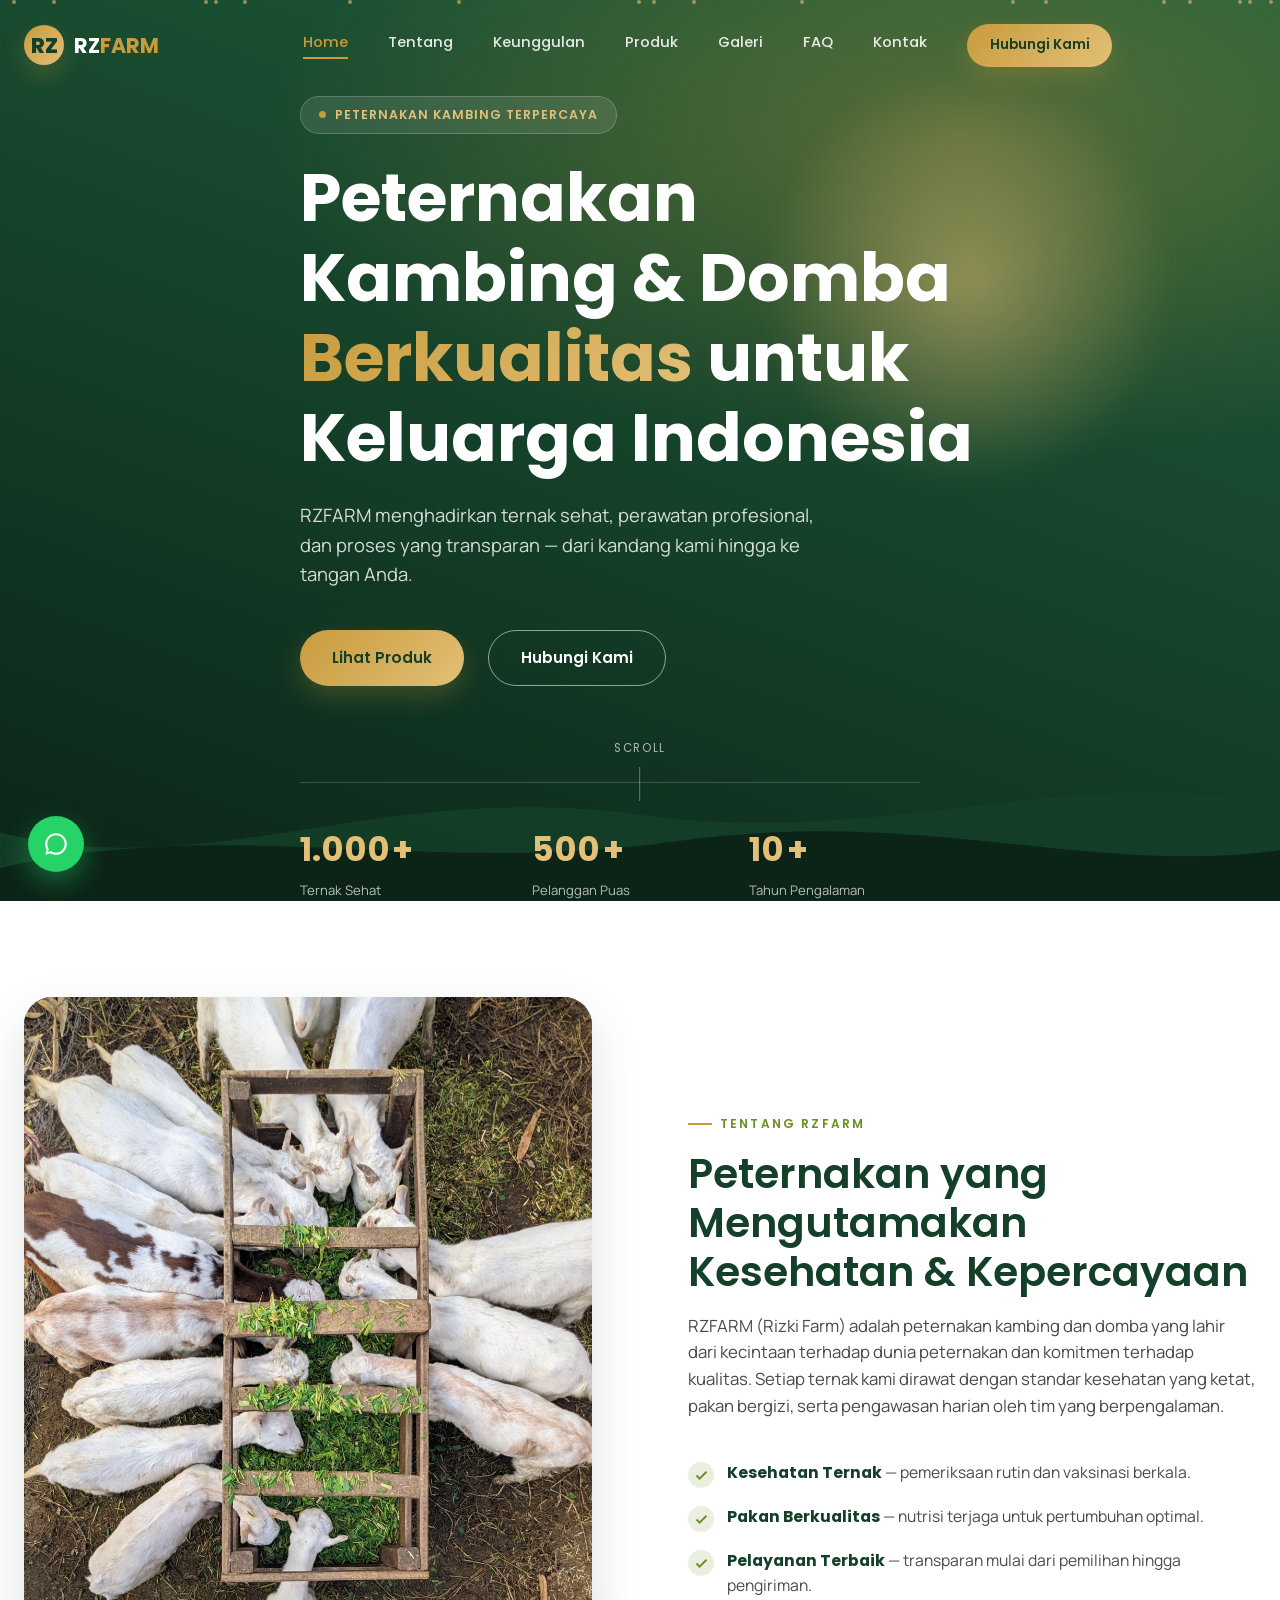
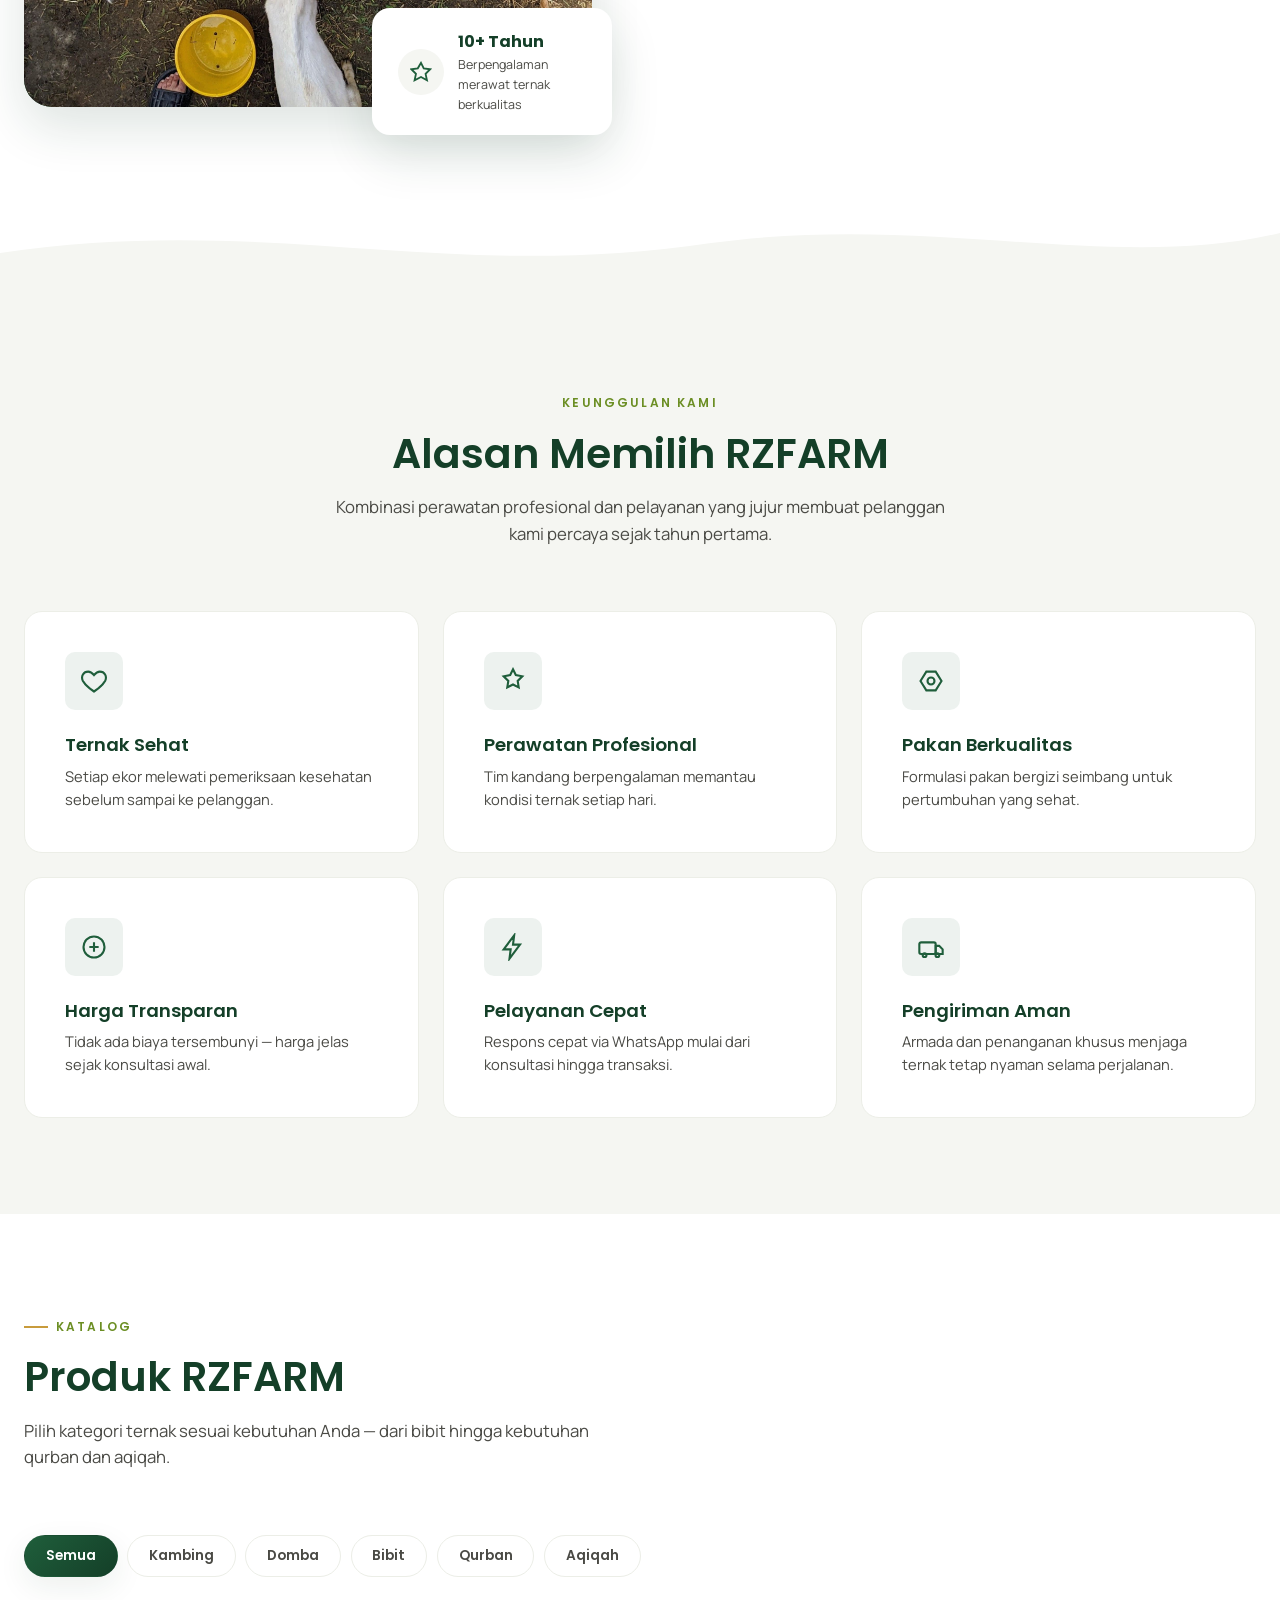
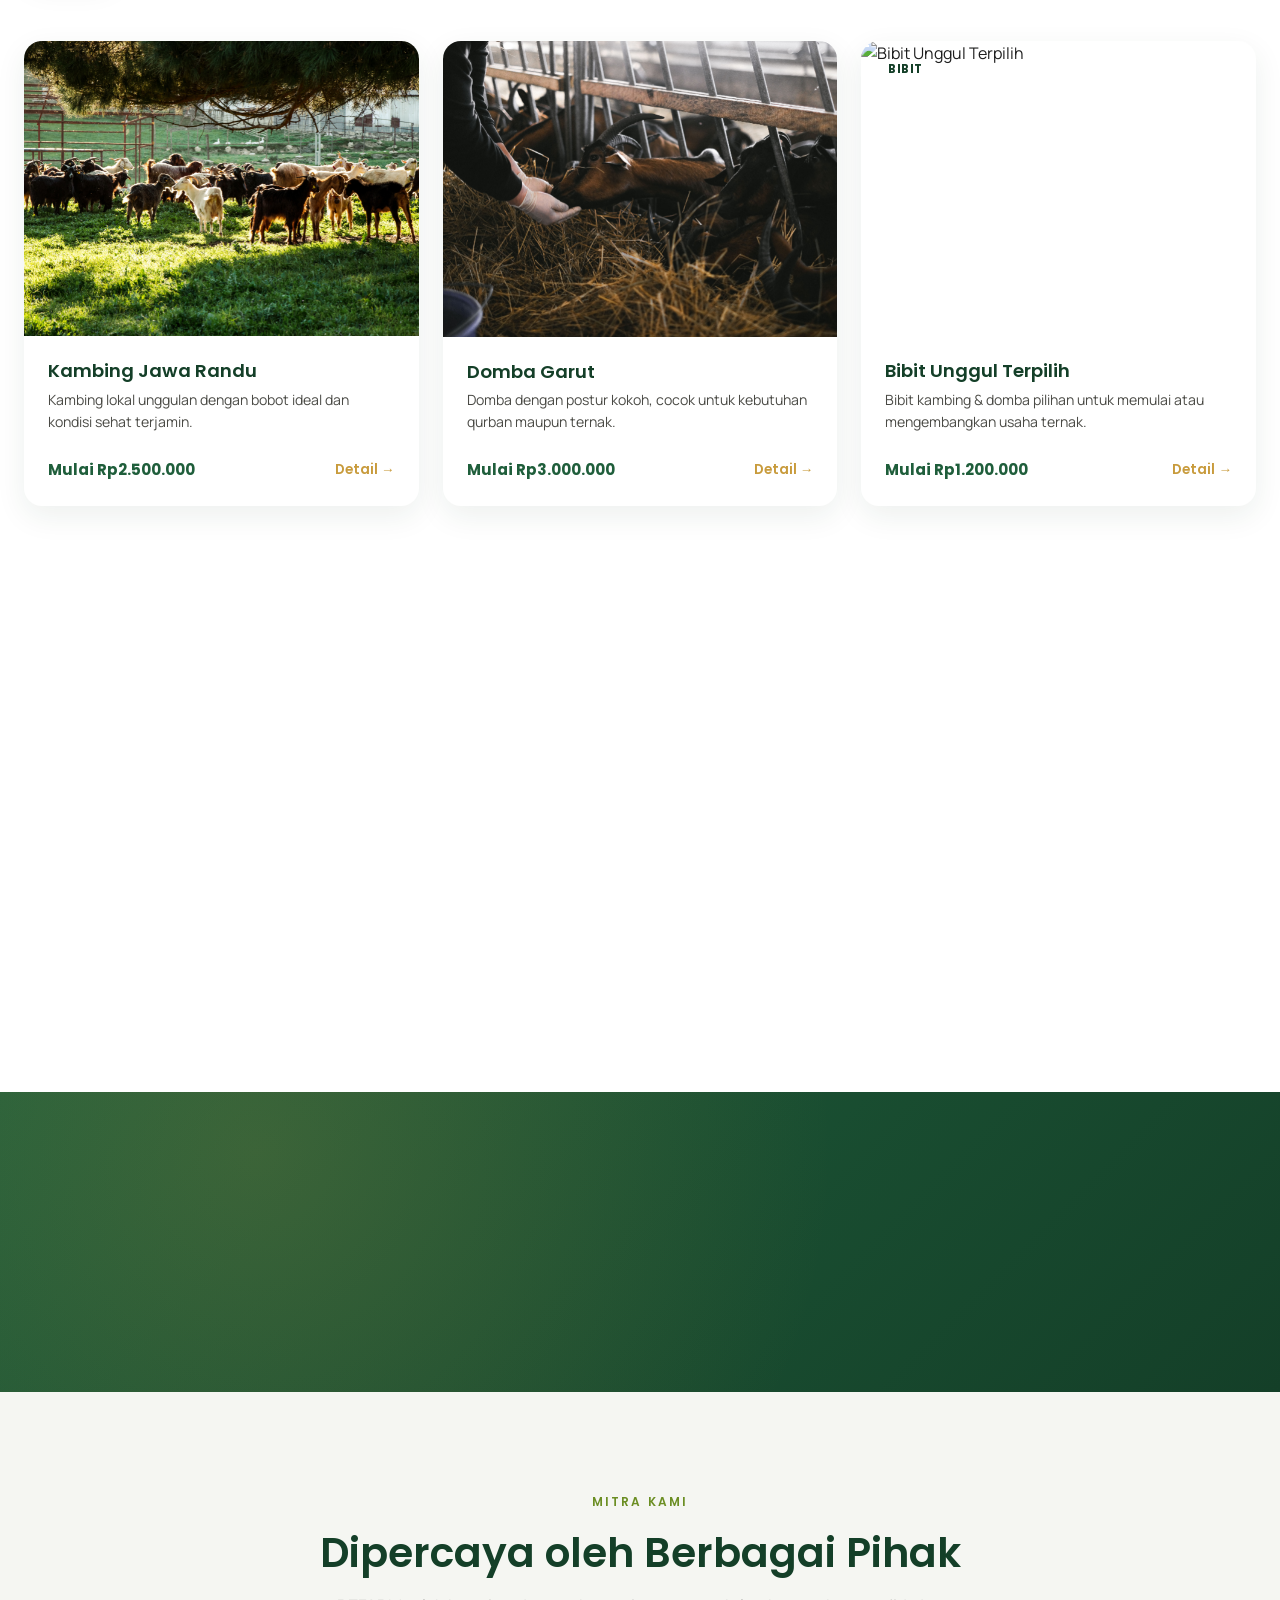
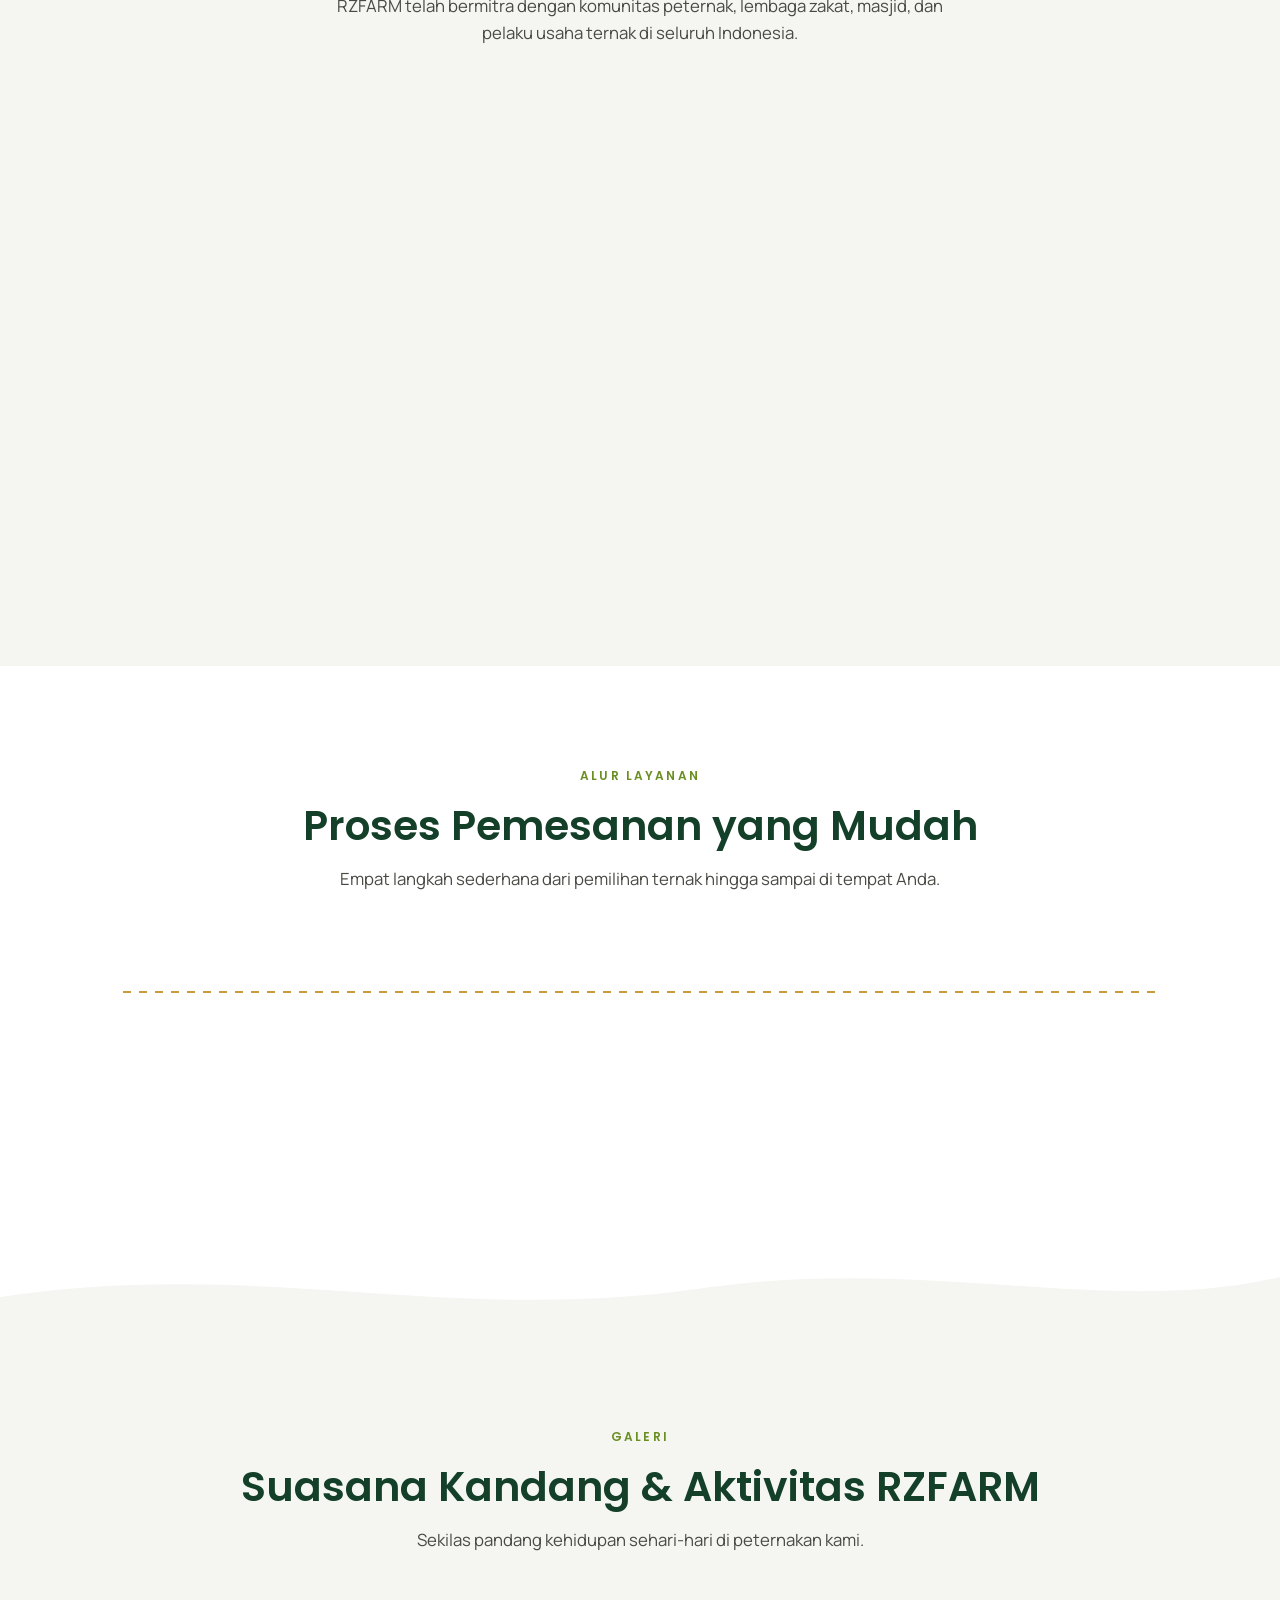
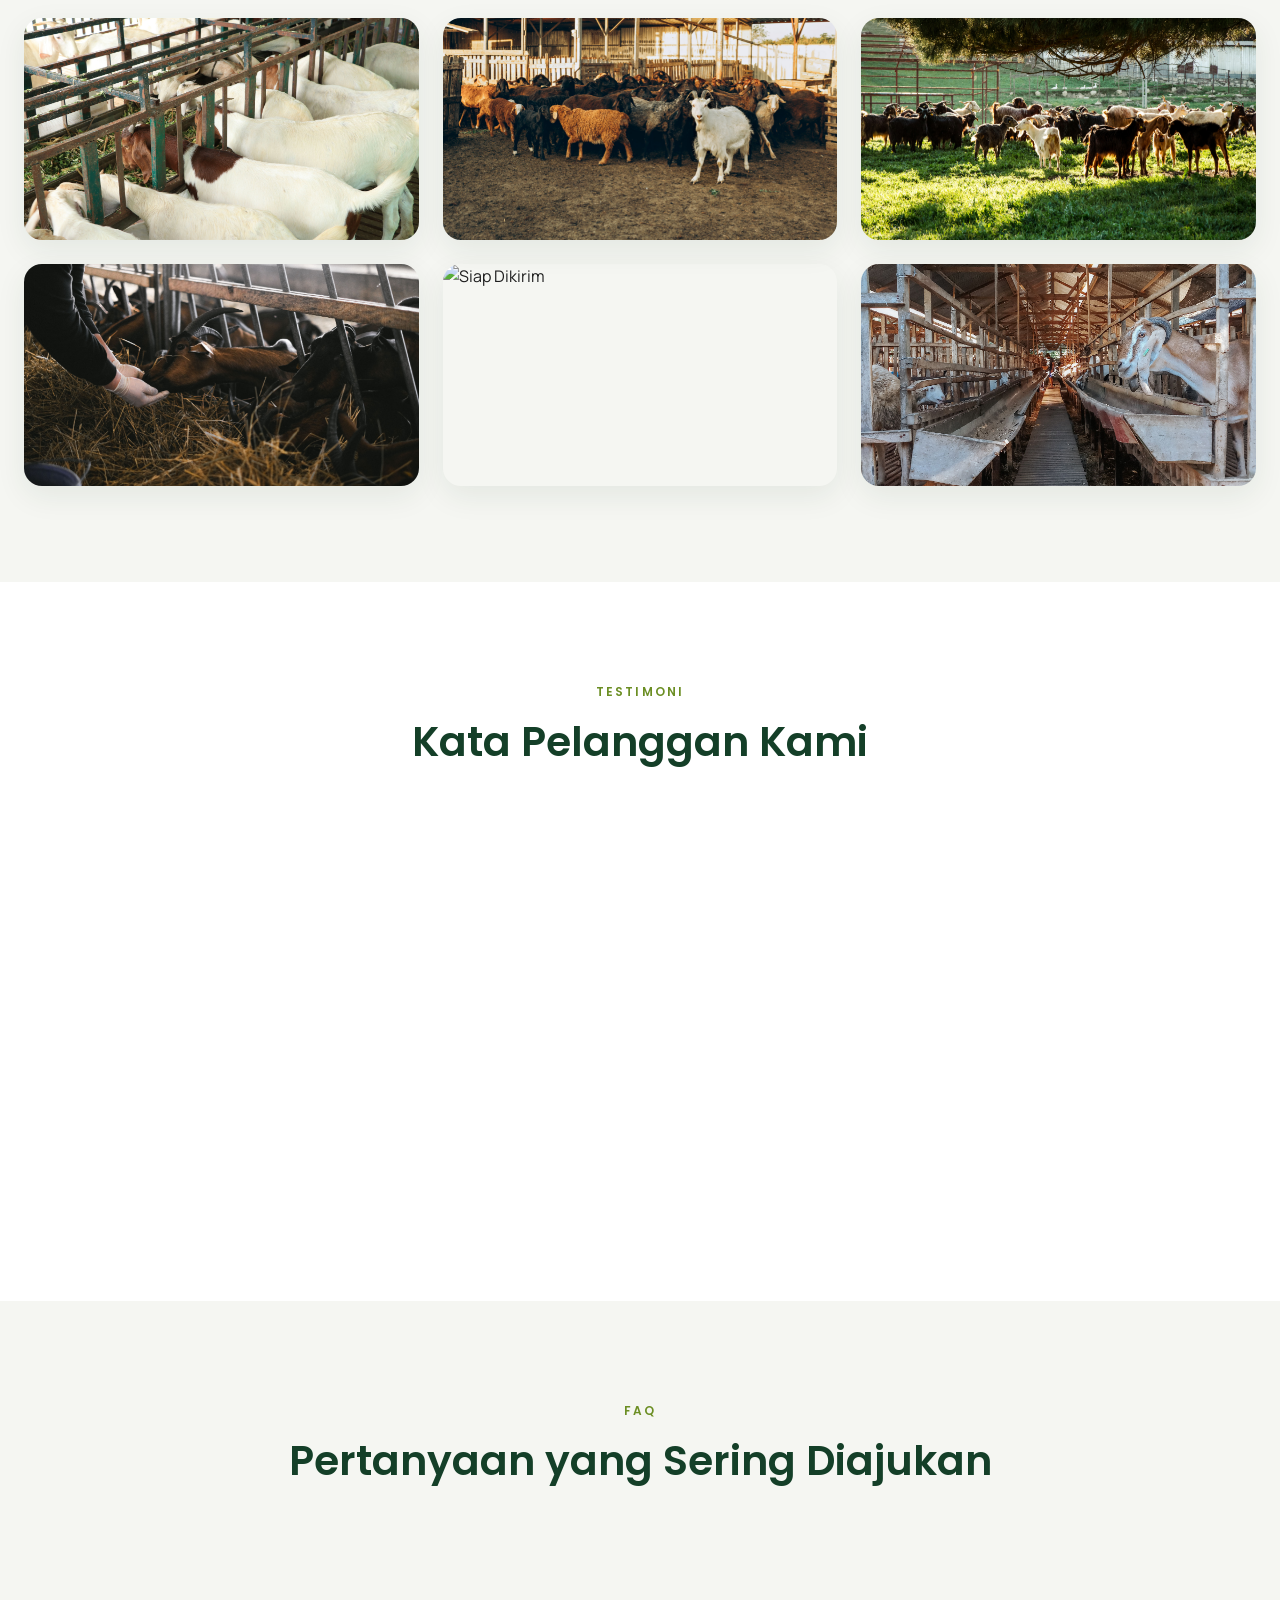
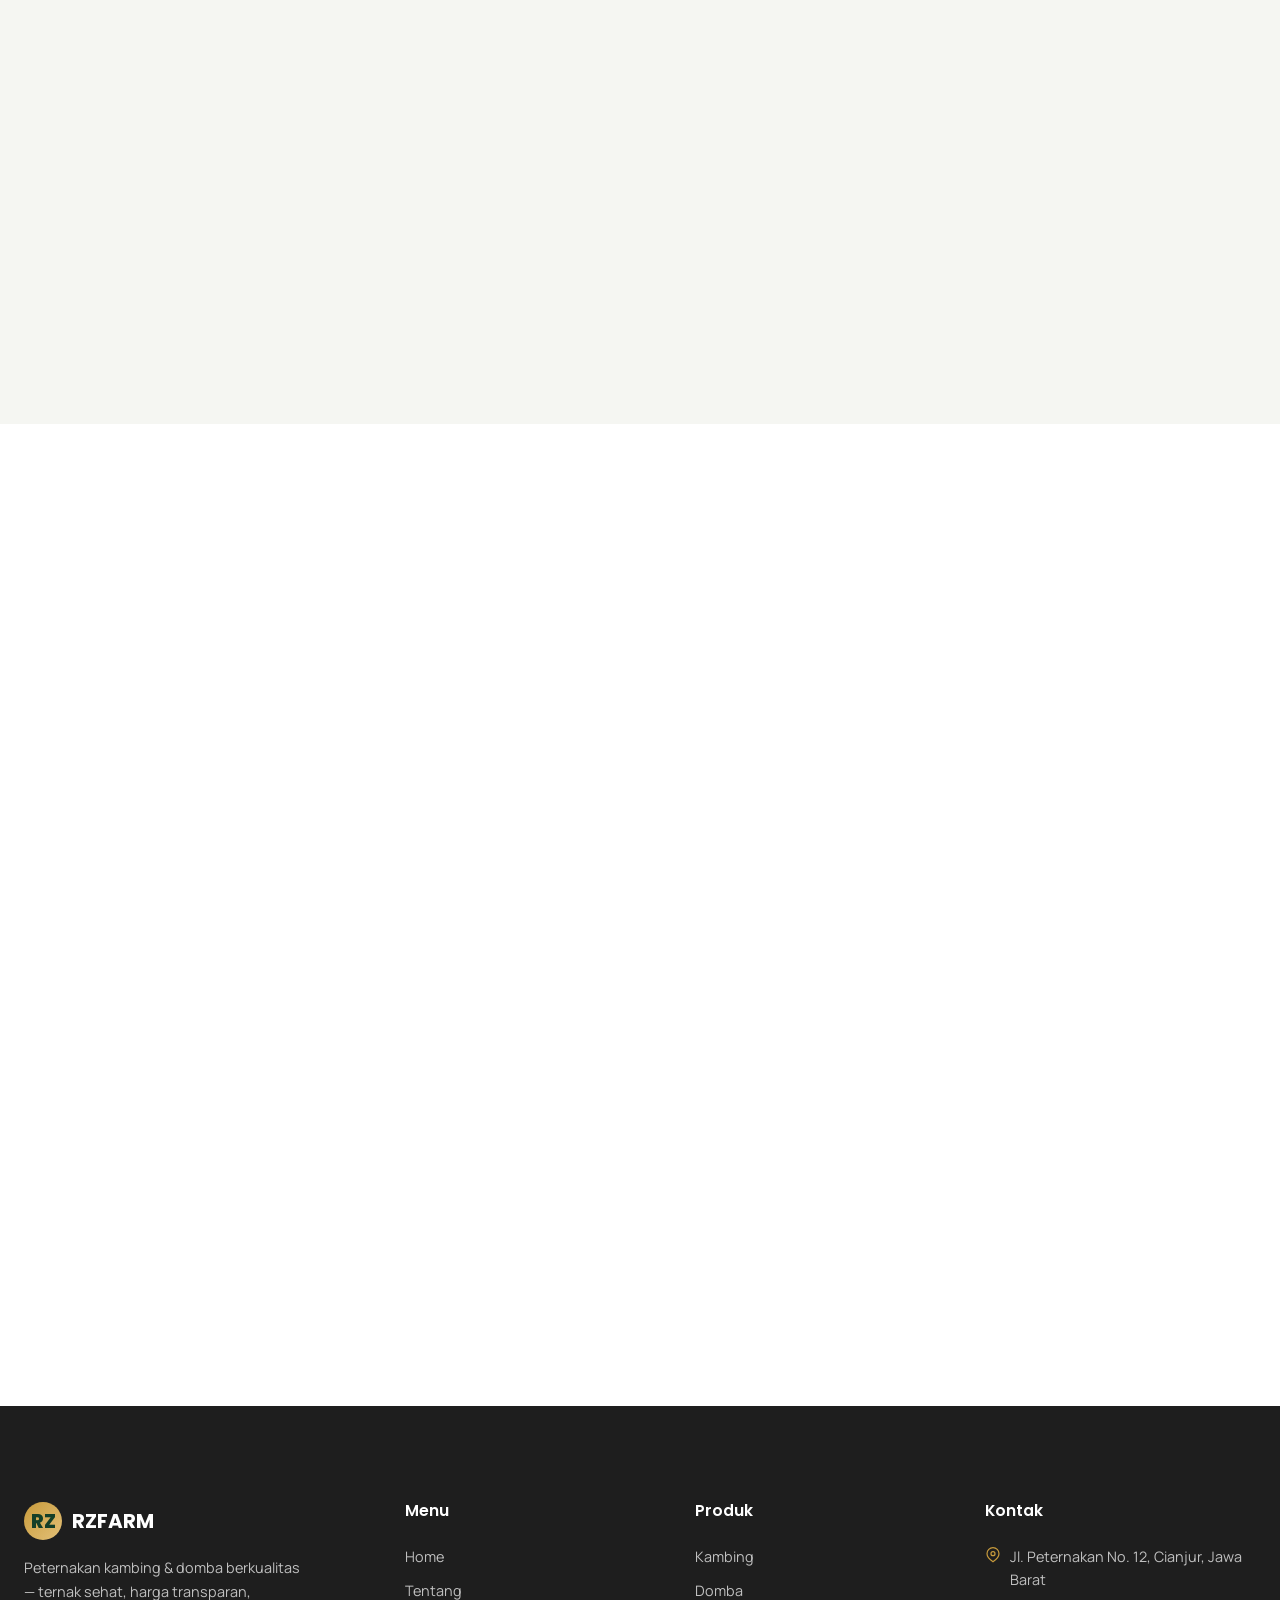
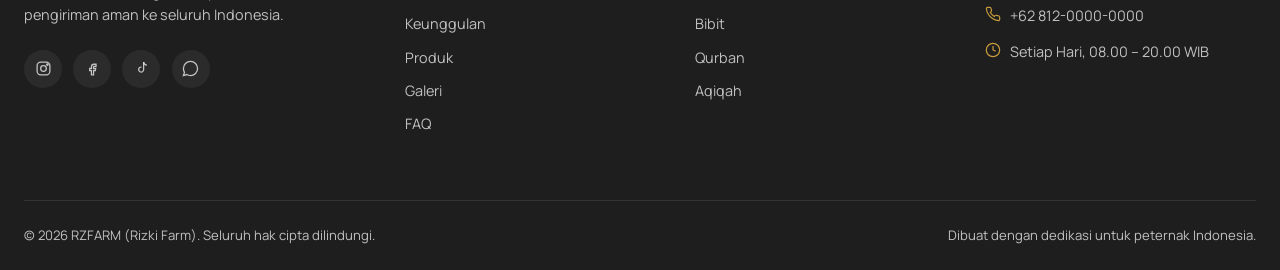
==== commit 499ead99: "add new section in landingpage" ====
--- a/index.html
+++ b/index.html
@@ -397,6 +397,62 @@
   </div>
 </section>
 
+<!-- ============ MITRA & DIPERCAYA OLEH ============ -->
+<section class="section section--gray partners" id="mitra">
+  <div class="container">
+    <div class="section-head section-head--center">
+      <div class="section-eyebrow">Mitra Kami</div>
+      <h2 class="section-title">Dipercaya oleh Berbagai Pihak</h2>
+      <p class="section-desc">RZFARM telah bermitra dengan komunitas peternak, lembaga zakat, masjid, dan pelaku usaha ternak di seluruh Indonesia.</p>
+    </div>
+
+    <div class="partners__grid" data-reveal="up">
+      <div class="partner-item">
+        <div class="partner-item__icon">
+          <svg width="32" height="32" viewBox="0 0 24 24" fill="none" stroke="currentColor" stroke-width="1.5"><path d="M3 21h18M3 7v1a3 3 0 006 0V7m0 0v1a3 3 0 006 0V7m0 0v1a3 3 0 006 0V7H3l2-4h14l2 4M5 21V11m14 0v10"/></svg>
+        </div>
+        <h4 class="partner-item__name">Pasar Hewan Regional</h4>
+        <p class="partner-item__desc">Mitra distribusi ternak di Jawa Barat</p>
+      </div>
+      <div class="partner-item">
+        <div class="partner-item__icon">
+          <svg width="32" height="32" viewBox="0 0 24 24" fill="none" stroke="currentColor" stroke-width="1.5"><path d="M12 2L2 7l10 5 10-5-10-5zM2 17l10 5 10-5M2 12l10 5 10-5"/></svg>
+        </div>
+        <h4 class="partner-item__name">Lembaga Zakat Nasional</h4>
+        <p class="partner-item__desc">Penyedia hewan qurban resmi</p>
+      </div>
+      <div class="partner-item">
+        <div class="partner-item__icon">
+          <svg width="32" height="32" viewBox="0 0 24 24" fill="none" stroke="currentColor" stroke-width="1.5"><path d="M17 21v-2a4 4 0 0 0-4-4H5a4 4 0 0 0-4 4v2"/><circle cx="9" cy="7" r="4"/><path d="M23 21v-2a4 4 0 0 0-3-3.87M16 3.13a4 4 0 0 1 0 7.75"/></svg>
+        </div>
+        <h4 class="partner-item__name">Komunitas Peternak</h4>
+        <p class="partner-item__desc">Jaringan peternak di 15+ kabupaten</p>
+      </div>
+      <div class="partner-item">
+        <div class="partner-item__icon">
+          <svg width="32" height="32" viewBox="0 0 24 24" fill="none" stroke="currentColor" stroke-width="1.5"><path d="M12 22s8-4 8-10V5l-8-3-8 3v7c0 6 8 10 8 10z"/></svg>
+        </div>
+        <h4 class="partner-item__name">Dinas Peternakan</h4>
+        <p class="partner-item__desc">Tersertifikasi dan bimbingan teknis</p>
+      </div>
+      <div class="partner-item">
+        <div class="partner-item__icon">
+          <svg width="32" height="32" viewBox="0 0 24 24" fill="none" stroke="currentColor" stroke-width="1.5"><path d="M4 15s1-1 4-1 5 2 8 2 4-1 4-1V3s-1 1-4 1-5-2-8-2-4 1-4 1z"/><line x1="4" y1="22" x2="4" y2="15"/></svg>
+        </div>
+        <h4 class="partner-item__name">Masjid &amp; Pesantren</h4>
+        <p class="partner-item__desc">Pemasok tetap qurban &amp; aqiqah</p>
+      </div>
+      <div class="partner-item">
+        <div class="partner-item__icon">
+          <svg width="32" height="32" viewBox="0 0 24 24" fill="none" stroke="currentColor" stroke-width="1.5"><rect x="2" y="7" width="20" height="14" rx="2" ry="2"/><path d="M16 21V5a2 2 0 0 0-2-2h-4a2 2 0 0 0-2 2v16"/></svg>
+        </div>
+        <h4 class="partner-item__name">Catering &amp; UMKM</h4>
+        <p class="partner-item__desc">Pemasok daging berkualitas</p>
+      </div>
+    </div>
+  </div>
+</section>
+
 <!-- ============ PROSES ============ -->
 <section class="section" id="proses">
   <div class="container">
@@ -630,17 +686,95 @@
   </div>
 </section>
 
-<!-- ============ CTA ============ -->
-<section class="cta" id="kontak">
-  <div class="container cta__content" data-reveal="scale">
-    <h2 class="cta__title">Siap Memiliki Ternak Berkualitas dari RZFARM?</h2>
-    <p class="cta__text">Konsultasikan kebutuhan kambing, domba, qurban, atau aqiqah Anda sekarang juga.</p>
-    <div class="cta__actions">
-      <a href="https://wa.me/6281200000000" class="btn btn--primary" target="_blank" rel="noopener">
-        <svg width="18" height="18" viewBox="0 0 24 24" fill="currentColor"><path d="M12 2C6.5 2 2 6.5 2 12c0 1.9.5 3.7 1.5 5.3L2 22l4.8-1.5C8.4 21.5 10.2 22 12 22c5.5 0 10-4.5 10-10S17.5 2 12 2z" opacity="0.15"/><path d="M12 2C6.5 2 2 6.5 2 12c0 1.9.5 3.7 1.4 5.3L2 22l4.8-1.4C8.3 21.5 10.1 22 12 22c5.5 0 10-4.5 10-10S17.5 2 12 2zm0 18c-1.6 0-3.1-.4-4.4-1.2l-.3-.2-2.8.8.8-2.7-.2-.3C4.4 15.1 4 13.6 4 12c0-4.4 3.6-8 8-8s8 3.6 8 8-3.6 8-8 8z"/></svg>
-        Hubungi via WhatsApp
-      </a>
-      <a href="#produk" class="btn btn--outline">Lihat Produk</a>
+<!-- ============ KONTAK / FORM ============ -->
+<section class="section contact" id="kontak">
+  <div class="container">
+    <div class="contact__grid">
+      <div class="contact__info" data-reveal="left">
+        <div class="section-eyebrow">Hubungi Kami</div>
+        <h2 class="section-title">Siap Memiliki Ternak Berkualitas?</h2>
+        <p class="section-desc">Isi formulir di samping atau langsung hubungi kami via WhatsApp. Tim RZFARM siap membantu kebutuhan kambing, domba, qurban, dan aqiqah Anda.</p>
+
+        <div class="contact__details">
+          <div class="contact__detail-item">
+            <div class="contact__detail-icon">
+              <svg width="20" height="20" viewBox="0 0 24 24" fill="none" stroke="currentColor" stroke-width="1.8"><path d="M21 10c0 6-9 12-9 12s-9-6-9-12a9 9 0 1118 0z"/><circle cx="12" cy="10" r="3"/></svg>
+            </div>
+            <div>
+              <strong>Alamat</strong>
+              <span>Jl. Peternakan No. 12, Cianjur, Jawa Barat</span>
+            </div>
+          </div>
+          <div class="contact__detail-item">
+            <div class="contact__detail-icon">
+              <svg width="20" height="20" viewBox="0 0 24 24" fill="none" stroke="currentColor" stroke-width="1.8"><path d="M22 16.9v3a2 2 0 01-2.2 2 19.8 19.8 0 01-8.6-3.1 19.5 19.5 0 01-6-6 19.8 19.8 0 01-3.1-8.7A2 2 0 014.1 2h3a2 2 0 012 1.7c.1.9.3 1.8.6 2.7a2 2 0 01-.5 2.1L8 9.7a16 16 0 006 6l1.2-1.2a2 2 0 012.1-.5c.9.3 1.8.5 2.7.6a2 2 0 011.7 2z"/></svg>
+            </div>
+            <div>
+              <strong>Telepon</strong>
+              <span>+62 812-0000-0000</span>
+            </div>
+          </div>
+          <div class="contact__detail-item">
+            <div class="contact__detail-icon">
+              <svg width="20" height="20" viewBox="0 0 24 24" fill="none" stroke="currentColor" stroke-width="1.8"><circle cx="12" cy="12" r="10"/><path d="M12 6v6l4 2"/></svg>
+            </div>
+            <div>
+              <strong>Jam Operasional</strong>
+              <span>Setiap Hari, 08.00 – 20.00 WIB</span>
+            </div>
+          </div>
+        </div>
+
+        <a href="https://wa.me/6281200000000" class="btn btn--primary contact__wa-btn" target="_blank" rel="noopener">
+          <svg width="18" height="18" viewBox="0 0 24 24" fill="currentColor"><path d="M12 2C6.5 2 2 6.5 2 12c0 1.9.5 3.7 1.4 5.3L2 22l4.8-1.4C8.3 21.5 10.1 22 12 22c5.5 0 10-4.5 10-10S17.5 2 12 2zm0 18c-1.6 0-3.1-.4-4.4-1.2l-.3-.2-2.8.8.8-2.7-.2-.3C4.4 15.1 4 13.6 4 12c0-4.4 3.6-8 8-8s8 3.6 8 8-3.6 8-8 8z"/></svg>
+          Chat Langsung via WhatsApp
+        </a>
+      </div>
+
+      <div class="contact__form-wrap" data-reveal="right">
+        <form class="contact__form" id="contactForm">
+          <h3 class="contact__form-title">Formulir Konsultasi Gratis</h3>
+          <p class="contact__form-subtitle">Kami akan menghubungi Anda dalam waktu kurang dari 1 jam.</p>
+
+          <div class="form-group">
+            <label for="contactName" class="form-label">Nama Lengkap</label>
+            <input type="text" id="contactName" class="form-input" placeholder="Masukkan nama Anda" required>
+          </div>
+
+          <div class="form-group">
+            <label for="contactPhone" class="form-label">No. WhatsApp</label>
+            <input type="tel" id="contactPhone" class="form-input" placeholder="Contoh: 081234567890" required>
+          </div>
+
+          <div class="form-group">
+            <label for="contactNeed" class="form-label">Jenis Kebutuhan</label>
+            <select id="contactNeed" class="form-input form-select" required>
+              <option value="" disabled selected>Pilih kebutuhan Anda</option>
+              <option value="Kambing">Kambing</option>
+              <option value="Domba">Domba</option>
+              <option value="Bibit Ternak">Bibit Ternak</option>
+              <option value="Paket Qurban">Paket Qurban</option>
+              <option value="Paket Aqiqah">Paket Aqiqah</option>
+              <option value="Lainnya">Lainnya</option>
+            </select>
+          </div>
+
+          <div class="form-group">
+            <label for="contactMessage" class="form-label">Pesan (opsional)</label>
+            <textarea id="contactMessage" class="form-input form-textarea" rows="3" placeholder="Tulis pesan atau pertanyaan Anda..."></textarea>
+          </div>
+
+          <button type="submit" class="btn btn--primary contact__submit-btn" id="contactSubmit">
+            <svg width="18" height="18" viewBox="0 0 24 24" fill="none" stroke="currentColor" stroke-width="2"><path d="M22 2L11 13M22 2l-7 20-4-9-9-4 20-7z"/></svg>
+            Kirim via WhatsApp
+          </button>
+
+          <p class="contact__form-note">
+            <svg width="14" height="14" viewBox="0 0 24 24" fill="none" stroke="currentColor" stroke-width="2"><path d="M12 22s8-4 8-10V5l-8-3-8 3v7c0 6 8 10 8 10z"/></svg>
+            Data Anda aman dan tidak akan dibagikan ke pihak lain.
+          </p>
+        </form>
+      </div>
     </div>
   </div>
 </section>
--- a/css/style.css
+++ b/css/style.css
@@ -1080,3 +1080,193 @@
   animation: floatBtn 3s ease-in-out infinite;
 }
 @keyframes floatBtn { 0%,100% { transform: translateY(0); } 50% { transform: translateY(-6px); } }
+
+/* ---------- 20. PARTNERS / MITRA ---------- */
+.partners__grid {
+  display: grid;
+  grid-template-columns: repeat(3, 1fr);
+  gap: var(--space-md);
+}
+.partner-item {
+  background: var(--color-white);
+  border: 1px solid var(--color-light-gray-2);
+  border-radius: var(--radius-md);
+  padding: var(--space-lg);
+  text-align: center;
+  transition: transform var(--t-med), box-shadow var(--t-med), border-color var(--t-med);
+  position: relative;
+  overflow: hidden;
+}
+.partner-item::after {
+  content: '';
+  position: absolute;
+  bottom: 0; left: 0;
+  width: 100%; height: 3px;
+  background: var(--gradient-gold);
+  transform: scaleX(0);
+  transform-origin: center;
+  transition: transform var(--t-med);
+}
+.partner-item:hover {
+  transform: translateY(-6px);
+  box-shadow: var(--shadow-med);
+  border-color: transparent;
+}
+.partner-item:hover::after { transform: scaleX(1); }
+.partner-item__icon {
+  width: 64px; height: 64px;
+  border-radius: 50%;
+  background: rgba(31,94,59,0.08);
+  color: var(--color-primary);
+  display: flex; align-items: center; justify-content: center;
+  margin: 0 auto var(--space-md);
+  transition: background var(--t-med), color var(--t-med), transform var(--t-med);
+}
+.partner-item:hover .partner-item__icon {
+  background: var(--gradient-primary);
+  color: var(--color-white);
+  transform: scale(1.08);
+}
+.partner-item__name {
+  font-family: var(--font-display);
+  font-size: 1.05rem;
+  font-weight: 700;
+  color: var(--color-primary-dark);
+  margin-bottom: 0.35rem;
+}
+.partner-item__desc {
+  font-size: 0.85rem;
+  color: var(--color-charcoal-soft);
+}
+
+/* ---------- 21. CONTACT / FORM ---------- */
+.contact {
+  background: var(--color-white);
+}
+.contact__grid {
+  display: grid;
+  grid-template-columns: 1fr 1.1fr;
+  gap: var(--space-2xl);
+  align-items: start;
+}
+.contact__info {
+  padding-top: var(--space-md);
+}
+.contact__details {
+  margin-top: var(--space-lg);
+  display: flex;
+  flex-direction: column;
+  gap: var(--space-md);
+}
+.contact__detail-item {
+  display: flex;
+  align-items: flex-start;
+  gap: 0.9rem;
+}
+.contact__detail-icon {
+  width: 44px; height: 44px;
+  border-radius: var(--radius-sm);
+  background: rgba(31,94,59,0.08);
+  color: var(--color-primary);
+  display: flex; align-items: center; justify-content: center;
+  flex-shrink: 0;
+}
+.contact__detail-item strong {
+  display: block;
+  font-family: var(--font-display);
+  font-size: 0.9rem;
+  color: var(--color-primary-dark);
+  margin-bottom: 0.15rem;
+}
+.contact__detail-item span {
+  font-size: 0.88rem;
+  color: var(--color-charcoal-soft);
+}
+.contact__wa-btn {
+  margin-top: var(--space-lg);
+}
+
+.contact__form-wrap {
+  position: relative;
+}
+.contact__form {
+  background: var(--color-white);
+  border-radius: var(--radius-lg);
+  padding: var(--space-xl);
+  box-shadow: var(--shadow-med);
+  border: 1px solid rgba(31,94,59,0.06);
+}
+.contact__form-title {
+  font-family: var(--font-display);
+  font-size: 1.35rem;
+  font-weight: 700;
+  color: var(--color-primary-dark);
+  margin-bottom: 0.3rem;
+}
+.contact__form-subtitle {
+  font-size: 0.88rem;
+  color: var(--color-charcoal-soft);
+  margin-bottom: var(--space-lg);
+}
+
+.form-group {
+  margin-bottom: var(--space-md);
+}
+.form-label {
+  display: block;
+  font-family: var(--font-display);
+  font-size: 0.85rem;
+  font-weight: 600;
+  color: var(--color-primary-dark);
+  margin-bottom: 0.45rem;
+}
+.form-input {
+  width: 100%;
+  padding: 0.85rem 1.1rem;
+  border: 1.5px solid var(--color-light-gray-2);
+  border-radius: var(--radius-sm);
+  font-size: 0.95rem;
+  color: var(--color-charcoal);
+  background: var(--color-light-gray);
+  transition: border-color var(--t-fast), box-shadow var(--t-fast), background var(--t-fast);
+  outline: none;
+}
+.form-input::placeholder {
+  color: #A0A09A;
+}
+.form-input:focus {
+  border-color: var(--color-primary-light);
+  background: var(--color-white);
+  box-shadow: 0 0 0 3px rgba(31,94,59,0.1);
+}
+.form-select {
+  appearance: none;
+  background-image: url("data:image/svg+xml,%3Csvg width='12' height='8' viewBox='0 0 12 8' fill='none' xmlns='http://www.w3.org/2000/svg'%3E%3Cpath d='M1 1.5L6 6.5L11 1.5' stroke='%234A4A45' stroke-width='1.5' stroke-linecap='round' stroke-linejoin='round'/%3E%3C/svg%3E");
+  background-repeat: no-repeat;
+  background-position: right 1rem center;
+  padding-right: 2.8rem;
+  cursor: pointer;
+}
+.form-textarea {
+  resize: vertical;
+  min-height: 80px;
+}
+.contact__submit-btn {
+  width: 100%;
+  padding: 1rem 2rem;
+  font-size: 1rem;
+  margin-top: var(--space-xs);
+}
+.contact__form-note {
+  display: flex;
+  align-items: center;
+  gap: 0.5rem;
+  margin-top: var(--space-md);
+  font-size: 0.78rem;
+  color: var(--color-charcoal-soft);
+}
+.contact__form-note svg {
+  color: var(--color-secondary);
+  flex-shrink: 0;
+}
+
--- a/css/responsive.css
+++ b/css/responsive.css
@@ -40,9 +40,11 @@
   .features__grid { grid-template-columns: repeat(2, 1fr); }
   .products__grid { grid-template-columns: repeat(2, 1fr); }
   .stats__grid { grid-template-columns: repeat(2, 1fr); gap: var(--space-2xl) var(--space-md); }
+  .partners__grid { grid-template-columns: repeat(2, 1fr); }
   .process__track { grid-template-columns: repeat(2, 1fr); gap: var(--space-xl) var(--space-md); }
   .process__line { display: none; }
   .gallery__grid { columns: 2 200px; }
+  .contact__grid { grid-template-columns: 1fr; gap: var(--space-xl); }
   .footer__grid { grid-template-columns: 1fr 1fr; }
 }
 
@@ -67,14 +69,16 @@
   .products__tabs { overflow-x: auto; flex-wrap: nowrap; padding-bottom: 0.5rem; }
 
   .stats__grid { grid-template-columns: 1fr 1fr; }
+  .partners__grid { grid-template-columns: 1fr; }
   .process__track { grid-template-columns: 1fr; }
 
   .gallery__grid { columns: 1; }
 
   .testimonial-card__inner { padding: var(--space-lg) var(--space-md); }
 
-  .cta__actions { flex-direction: column; align-items: stretch; }
-  .cta__actions .btn { width: 100%; }
+  .contact__grid { grid-template-columns: 1fr; gap: var(--space-lg); }
+  .contact__form { padding: var(--space-lg) var(--space-md); }
+  .contact__submit-btn { font-size: 0.95rem; }
 
   .footer__grid { grid-template-columns: 1fr; gap: var(--space-lg); }
   .footer__bottom { flex-direction: column; text-align: center; }
